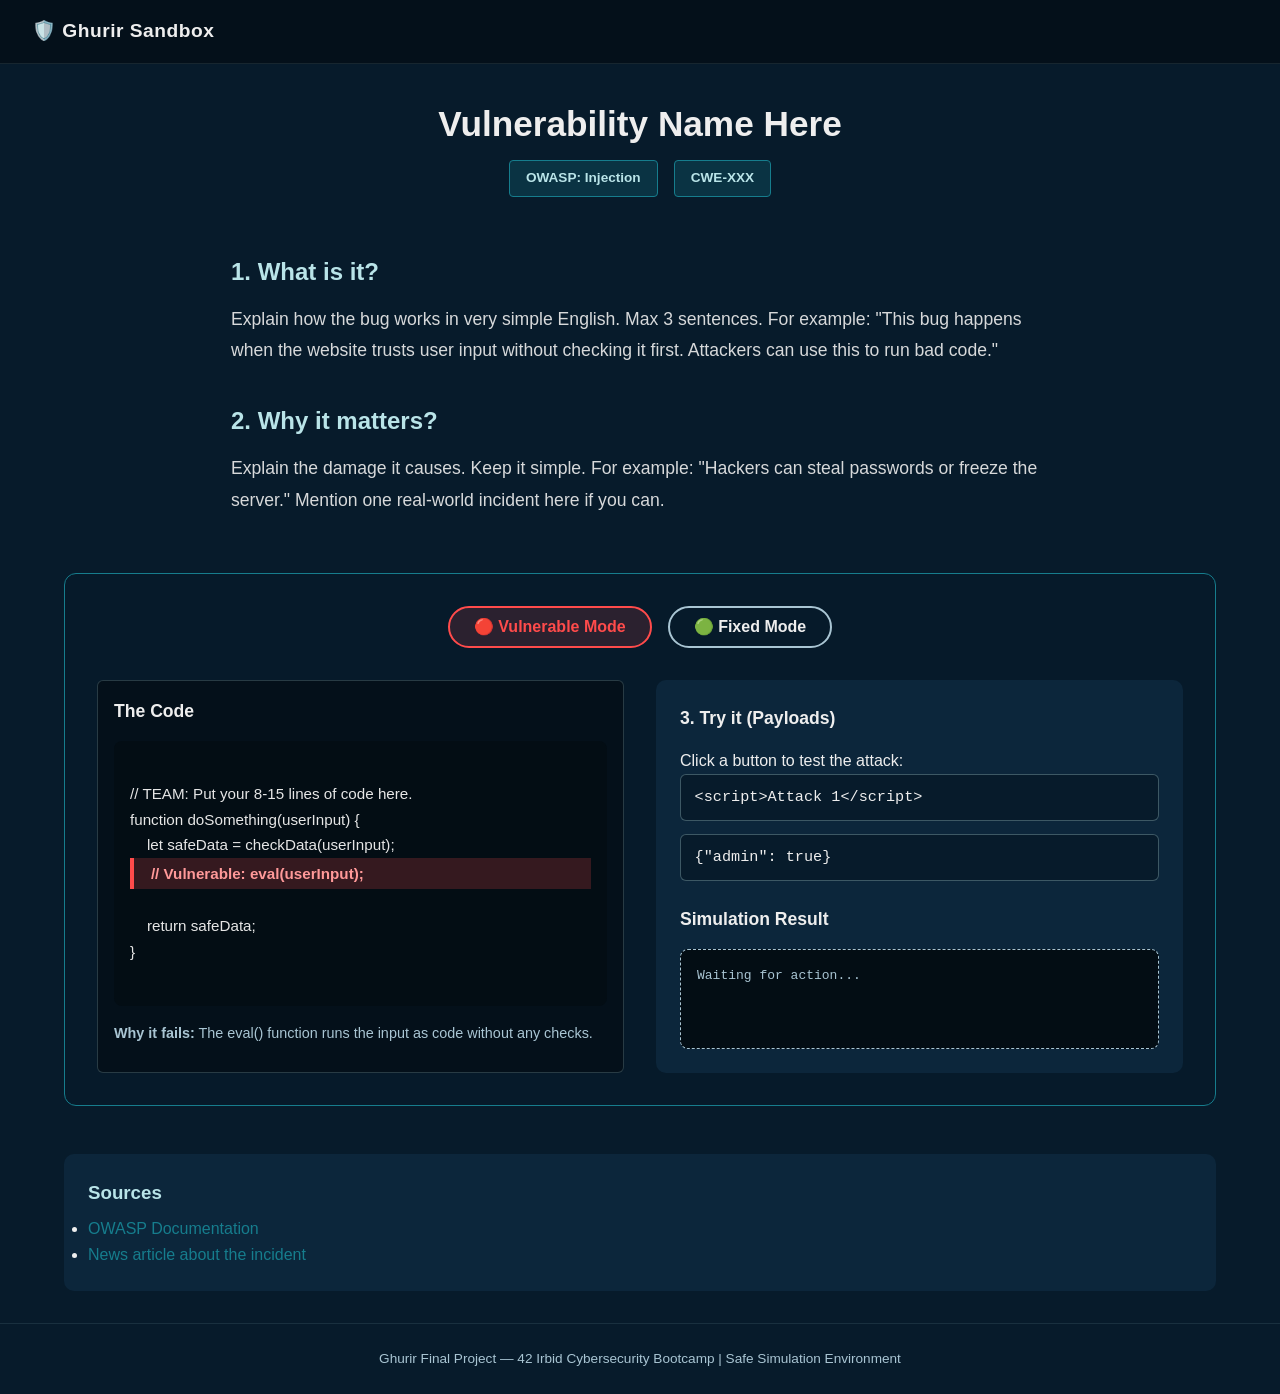
==== lab1.html @ a9a8cd6f "Add all the project files to the repo's root" ====
<!DOCTYPE html>
<html lang="en">
<head>
    <meta charset="UTF-8">
    <meta name="viewport" content="width=device-width, initial-scale=1.0">
    <!-- TEAM: Change the title to your lab's name -->
    <title>Lab X: Vulnerability Name - Ghurir</title>
    <link rel="stylesheet" href="style.css">
</head>
<body>

    <!-- Navbar -->
    <nav class="navbar">
        <a href="index.html" class="logo">🛡️ Ghurir Sandbox</a>
    </nav>

    <main class="lab-container">
        
        <!-- Lab Header -->
        <header class="lab-header">
            <!-- TEAM: Write your vulnerability name -->
            <h1>Vulnerability Name Here</h1>
            <div class="lab-badges">
                <!-- TEAM: Write the OWASP Category and CWE -->
                <span class="badge">OWASP: Injection</span>
                <span class="badge">CWE-XXX</span>
            </div>
        </header>

        <!-- Section 1: Theory (What & Why) -->
        <article class="article-content">
            <section class="article-section">
                <h2>1. What is it?</h2>
                <!-- TEAM: Explain the vulnerability in max 3 simple sentences -->
                <p>Explain how the bug works in very simple English. Max 3 sentences. For example: "This bug happens when the website trusts user input without checking it first. Attackers can use this to run bad code."</p>
            </section>
            
            <section class="article-section">
                <h2>2. Why it matters?</h2>
                <!-- TEAM: Explain the damage and a real incident -->
                <p>Explain the damage it causes. Keep it simple. For example: "Hackers can steal passwords or freeze the server." Mention one real-world incident here if you can.</p>
            </section>
        </article>

        <!-- Section 2: The Interactive Sandbox -->
        <div class="sandbox-area">
            
            <!-- Toggle Switch (Vulnerable / Fixed) -->
            <div class="toggle-container">
                <button id="vuln-btn" class="toggle-btn active-vuln">🔴 Vulnerable Mode</button>
                <button id="fixed-btn" class="toggle-btn">🟢 Fixed Mode</button>
            </div>

            <div class="code-and-action">
                <!-- Code Viewer (8-15 lines) -->
                <div class="code-box">
                    <h2>The Code</h2>
                    <pre><code id="code-display">
// TEAM: Put your 8-15 lines of code here.
function doSomething(userInput) {
    let safeData = checkData(userInput);
<span class="highlight-line vuln-line" id="target-line">    // Vulnerable: eval(userInput);</span>
    return safeData;
}
                    </code></pre>
                    <!-- TEAM: Explain why this specific line is bad (or how the fix works) -->
                    <p class="code-explanation" id="code-explanation">
                        <strong>Why it fails:</strong> The eval() function runs the input as code without any checks.
                    </p>
                </div>

                <!-- Action Area (Payloads & Output) -->
                <div class="action-box">
                    <h2>3. Try it (Payloads)</h2>
                    <p>Click a button to test the attack:</p>
                    <div class="payload-buttons">
                        <!-- TEAM: Put 2-3 payload buttons here -->
                        <button class="payload-btn" onclick="runPayload('Payload 1')">&lt;script&gt;Attack 1&lt;/script&gt;</button>
                        <button class="payload-btn" onclick="runPayload('Payload 2')">{"admin": true}</button>
                    </div>

                    <h2>Simulation Result</h2>
                    <!-- This box shows what happens when the button is clicked -->
                    <div id="simulation-output" class="output-box">
                        Waiting for action...
                    </div>
                </div>
            </div>
        </div>

        <!-- Section 3: Sources -->
        <div class="sources-section">
            <h3>Sources</h3>
            <ul>
                <!-- TEAM: Put your links here -->
                <li><a href="#" target="_blank">OWASP Documentation</a></li>
                <li><a href="#" target="_blank">News article about the incident</a></li>
            </ul>
        </div>

    </main>

    <!-- Footer -->
    <footer class="footer">
        <p>Ghurir Final Project — 42 Irbid Cybersecurity Bootcamp | Safe Simulation Environment</p>
    </footer>

    <!-- TEAM: Make sure to link a separate JS file for each lab to avoid conflicts (e.g., lab1.js, lab2.js) -->
    <script src="lab-script.js"></script>
</body>
</html>
---- style.css ----
:root {
    --bg-dark: #071B2B;
    --card-bg: #0c263b;
    --primary-teal: #167D8D;
    --accent-ice: #B9E4E8;
    --text-light: #EEEEEE;
    --text-muted: #a9c5d3;
    --danger-red: #FF4B4B;
    --safe-green: #00E676;
}

* {
    margin: 0;
    padding: 0;
    box-sizing: border-box;
    font-family: 'Segoe UI', Tahoma, Geneva, Verdana, sans-serif;
}

body {
    background-color: var(--bg-dark);
    color: var(--text-light);
    line-height: 1.6;
    display: flex;
    flex-direction: column;
    min-height: 100vh;
}

/* شريط التنقل */
.navbar {
    display: flex;
    padding: 1.2rem 5%;
    background-color: rgba(7, 27, 43, 0.95);
    border-bottom: 1px solid rgba(185, 228, 232, 0.15);
    position: sticky;
    top: 0;
    z-index: 100;
}

/* الشعار كزر للرئيسية */
.logo {
    font-size: 1.3rem;
    font-weight: 700;
    color: var(--accent-ice);
    letter-spacing: 0.5px;
    text-decoration: none; /* إزالة الخط السفلي للرابط */
    transition: color 0.3s ease;
}

.logo:hover {
    color: var(--text-light); /* إضاءة الشعار عند تمرير الماوس */
}

/* القسم الترحيبي */
.hero {
    text-align: center;
    padding: 4rem 1.5rem 2.5rem;
    max-width: 800px;
    margin: 0 auto;
}

.badge {
    display: inline-block;
    background-color: rgba(22, 125, 141, 0.25);
    color: var(--accent-ice);
    border: 1px solid var(--primary-teal);
    padding: 0.3rem 1rem;
    border-radius: 50px;
    font-size: 0.85rem;
    margin-bottom: 1rem;
}

.hero h1 {
    font-size: 2.6rem;
    margin-bottom: 1rem;
    color: var(--text-light);
}

.hero p {
    color: var(--text-muted);
    font-size: 1.1rem;
}

/* شبكة البطاقات */
.container {
    width: 90%;
    max-width: 1150px;
    margin: 1rem auto 4rem;
    flex: 1;
}

.cards-grid {
    display: grid;
    grid-template-columns: repeat(auto-fit, minmax(300px, 1fr));
    gap: 2rem;
}

/* تصميم البطاقة التفاعلية */
.card {
    background-color: var(--card-bg);
    border: 1px solid rgba(185, 228, 232, 0.2);
    border-radius: 12px;
    padding: 2rem;
    text-decoration: none;
    color: var(--text-light);
    display: flex;
    flex-direction: column;
    justify-content: space-between;
    transition: transform 0.3s ease, border-color 0.3s ease, box-shadow 0.3s ease;
    cursor: pointer;
}

.card:hover {
    transform: translateY(-6px);
    border-color: var(--accent-ice);
    box-shadow: 0 10px 25px rgba(0, 0, 0, 0.4);
}

.card-header {
    display: flex;
    justify-content: space-between;
    align-items: center;
    margin-bottom: 1.2rem;
}

.abbr-badge {
    background-color: var(--primary-teal);
    color: var(--text-light);
    font-weight: 700;
    font-size: 1rem;
    padding: 0.4rem 0.9rem;
    border-radius: 8px;
    letter-spacing: 1px;
}

.difficulty-tag {
    font-size: 0.75rem;
    padding: 0.25rem 0.7rem;
    border-radius: 4px;
    font-weight: 600;
    text-transform: uppercase;
}

.difficulty-tag.medium {
    background-color: rgba(185, 228, 232, 0.15);
    color: var(--accent-ice);
}

.difficulty-tag.hard {
    background-color: rgba(255, 75, 75, 0.15);
    color: var(--danger-red);
    border: 1px solid rgba(255, 75, 75, 0.3);
}

.card h2 {
    font-size: 1.4rem;
    margin-bottom: 0.8rem;
    color: var(--accent-ice);
}

.card p {
    color: var(--text-muted);
    font-size: 0.95rem;
    margin-bottom: 1.8rem;
    flex-grow: 1;
}

.card-footer {
    display: flex;
    justify-content: space-between;
    align-items: center;
    padding-top: 1rem;
    border-top: 1px solid rgba(185, 228, 232, 0.1);
    font-weight: 600;
    color: var(--accent-ice);
    font-size: 0.95rem;
}

.card .arrow {
    transition: transform 0.3s ease;
    font-size: 1.2rem;
}

.card:hover .arrow {
    transform: translateX(6px);
}

/* التذييل */
.footer {
    text-align: center;
    padding: 1.5rem;
    border-top: 1px solid rgba(185, 228, 232, 0.1);
    color: var(--text-muted);
    font-size: 0.85rem;
}

/* التجاوب مع الشاشات الصغيرة */
@media (max-width: 768px) {
    .hero h1 {
        font-size: 2rem;
    }
}


/* --- إعدادات صفحات المختبرات (Lab Pages) --- */

.lab-container {
    width: 90%;
    max-width: 1200px;
    margin: 2rem auto;
    flex: 1;
}

.lab-header {
    text-align: center;
    margin-bottom: 2.5rem;
}

.lab-header h1 {
    color: var(--text-light);
    font-size: 2.2rem;
    margin-bottom: 0.5rem;
}

.lab-badges {
    display: flex;
    justify-content: center;
    gap: 1rem;
}

/* قسم النظرية (Theory) */
.article-content {
    max-width: 850px; /* تحديد عرض النص ليكون مريحاً للعين كالمقالات */
    margin: 0 auto 3.5rem auto; /* توسيط المقال في منتصف الشاشة */
    padding: 0 1rem;
}

.article-section {
    margin-bottom: 2.2rem;
}

.article-section h2 {
    color: var(--accent-ice);
    font-size: 1.5rem;
    margin-bottom: 0.8rem;
    font-weight: 600;
}

.article-section p {
    color: var(--text-light);
    font-size: 1.1rem;
    line-height: 1.8; /* زيادة التباعد بين الأسطر لسهولة القراءة */
    opacity: 0.9;
}

/* قسم التفاعل والصندوق الرملي (Sandbox) */
.sandbox-area {
    background-color: rgba(7, 27, 43, 0.5);
    border: 1px solid var(--primary-teal);
    border-radius: 12px;
    padding: 2rem;
    margin-bottom: 3rem;
}

/* أزرار التبديل (Toggle Switch) */
.toggle-container {
    display: flex;
    justify-content: center;
    gap: 1rem;
    margin-bottom: 2rem;
}

.toggle-btn {
    background-color: transparent;
    border: 2px solid var(--text-muted);
    color: var(--text-light);
    padding: 0.6rem 1.5rem;
    border-radius: 50px;
    font-size: 1rem;
    font-weight: bold;
    cursor: pointer;
    transition: all 0.3s ease;
}

.active-vuln {
    background-color: rgba(255, 75, 75, 0.15);
    border-color: var(--danger-red);
    color: var(--danger-red);
}

.active-fixed {
    background-color: rgba(0, 230, 118, 0.15);
    border-color: var(--safe-green);
    color: var(--safe-green);
}

/* تقسيم الكود والتجربة */
.code-and-action {
    display: grid;
    grid-template-columns: 1fr 1fr;
    gap: 2rem;
}

.code-box, .action-box {
    background-color: var(--card-bg);
    padding: 1.5rem;
    border-radius: 10px;
}

.code-box h2, .action-box h2 {
    color: var(--text-light);
    font-size: 1.1rem;
    margin-bottom: 1rem;
}

/* تصميم الكود */
pre {
    background-color: #030d14;
    padding: 1rem;
    border-radius: 8px;
    overflow-x: auto;
    font-family: 'Courier New', Courier, monospace;
    font-size: 0.95rem;
    color: #e6e6e6;
    margin-bottom: 1rem;
}

/* تظليل الأسطر */
.highlight-line {
    display: block;
    padding: 0.2rem 0;
    font-weight: bold;
}

.vuln-line {
    background-color: rgba(255, 75, 75, 0.2);
    border-left: 4px solid var(--danger-red);
    color: #ff9999;
}

.fixed-line {
    background-color: rgba(0, 230, 118, 0.2);
    border-left: 4px solid var(--safe-green);
    color: #99ff99;
}

.code-explanation {
    font-size: 0.9rem;
    color: var(--text-muted);
}

/* أزرار الحمولات (Payloads) */
.payload-buttons {
    display: flex;
    flex-direction: column;
    gap: 0.8rem;
    margin-bottom: 1.5rem;
}

.payload-btn {
    background-color: var(--primary-teal);
    color: var(--text-light);
    border: none;
    padding: 0.8rem;
    border-radius: 6px;
    cursor: pointer;
    font-family: monospace;
    font-size: 0.95rem;
    transition: background-color 0.2s;
}

.payload-btn:hover {
    background-color: #1a96a8;
}

/* مربع النتيجة (Output) */
.output-box {
    background-color: #030d14;
    border: 1px dashed var(--text-muted);
    padding: 1rem;
    border-radius: 8px;
    min-height: 100px;
    font-family: monospace;
    color: var(--text-muted);
}

.attack-success { color: var(--danger-red); }
.attack-blocked { color: var(--safe-green); }

/* قسم المصادر */
.sources-section {
    background-color: var(--card-bg);
    padding: 1.5rem;
    border-radius: 10px;
}

.sources-section h3 {
    color: var(--accent-ice);
    margin-bottom: 0.5rem;
}

.sources-section a {
    color: var(--primary-teal);
    text-decoration: none;
}

.sources-section a:hover {
    text-decoration: underline;
}

@media (max-width: 900px) {
    .theory-grid, .code-and-action {
        grid-template-columns: 1fr;
    }
}

/* ================= Lab 3 & General Custom Layout ================= */
/* الناف بار والشعار */
.navbar {
    display: flex; align-items: center; padding: 1rem 2rem;
    background-color: #04101a; border-bottom: 1px solid rgba(185, 228, 232, 0.1);
}
.logo {
    display: flex; align-items: center; gap: 0.5rem;
    color: #EEEEEE; text-decoration: none; font-size: 1.2rem; font-weight: bold;
}
.shield-icon { font-size: 1.4rem; }

/* الهيدر والبادجات */
.header-content { text-align: center; margin: 2rem 0; }
.header-content h1 { color: #EEEEEE; margin-bottom: 1rem; }
.badges { display: flex; justify-content: center; gap: 1rem; }
.badge { padding: 0.4rem 1rem; border-radius: 4px; font-size: 0.85rem; font-weight: bold; }
.badge-primary { background-color: #167D8D; color: #EEEEEE; }
.badge-secondary { background-color: #071B2B; color: #B9E4E8; border: 1px solid #167D8D; }

/* قسم الشرح النظري (What is it) */
.info-section { max-width: 800px; margin: 0 auto 3rem auto; }
.info-block { margin-bottom: 2rem; }
.info-block h2 { color: #EEEEEE; font-size: 1.2rem; margin-bottom: 0.5rem; }
.info-block p { color: #B9E4E8; line-height: 1.6; }

/* أزرار الفيكس (Vulnerable / Fixed Mode) */
.mode-toggle-container {
    display: flex; justify-content: center; gap: 1rem; margin-bottom: 2rem;
}
.mode-btn {
    display: flex; align-items: center; gap: 0.5rem;
    background-color: transparent; border: 1px solid rgba(185, 228, 232, 0.3);
    color: #EEEEEE; padding: 0.5rem 1.5rem; border-radius: 20px; cursor: pointer;
    transition: all 0.2s;
}
.mode-btn.active { border-color: #167D8D; background-color: rgba(22, 125, 141, 0.1); }
.dot { width: 10px; height: 10px; border-radius: 50%; }
.red-dot { background-color: #ff4d4d; }
.green-dot { background-color: #2e8b57; }

/* التخطيط والعمودين */
.lab-grid { display: grid; grid-template-columns: 1fr 1fr; gap: 2rem; align-items: start; }
.panel {
    background-color: rgba(7, 27, 43, 0.6); border: 1px solid rgba(185, 228, 232, 0.2);
    border-radius: 10px; padding: 1.5rem;
}
.panel h3 { color: #EEEEEE; margin-top: 0; margin-bottom: 1rem;}

/* أزرار البايلود */
.payload-buttons { display: flex; flex-direction: column; gap: 0.8rem; margin-bottom: 1.5rem; }
.payload-btn {
    background-color: #071B2B; color: #EEEEEE; border: 1px solid rgba(185, 228, 232, 0.3);
    padding: 0.85rem; border-radius: 6px; text-align: left; cursor: pointer; transition: 0.2s;
}
.payload-btn:hover { border-color: #167D8D; }

/* صندوق النتيجة والكود */
.result-box, .code-box {
    background-color: #04101a; border: 1px solid rgba(185, 228, 232, 0.2);
    border-radius: 6px; padding: 1rem; color: #B9E4E8; font-family: monospace;
}
.result-box { min-height: 100px; }
.code-box { overflow-x: auto; font-size: 0.9rem; }

/* بوكس Test Page */
.inner-test-page {
    background-color: transparent; border: 1px solid rgba(185, 228, 232, 0.2);
    border-radius: 8px; padding: 1.2rem; margin-bottom: 1.5rem;
}
.test-page-title, .why-fails-title { color: #d4a373 !important; }
.test-form label { display: block; color: #EEEEEE; margin-bottom: 0.5rem; }
.input-group { display: flex; gap: 0.5rem; }
.input-group input {
    flex: 1; padding: 0.6rem; border-radius: 4px; border: 1px solid rgba(185, 228, 232, 0.3);
    background-color: #EEEEEE; color: #071B2B;
}
.submit-btn {
    background-color: #167D8D; color: #EEEEEE; border: none; padding: 0 1.2rem;
    border-radius: 4px; cursor: pointer; font-weight: bold;
}
.divider { border: 0; height: 1px; background: rgba(185, 228, 232, 0.1); margin: 1.5rem 0; }
.explanation-text { color: #EEEEEE; font-size: 0.95rem; line-height: 1.6; }
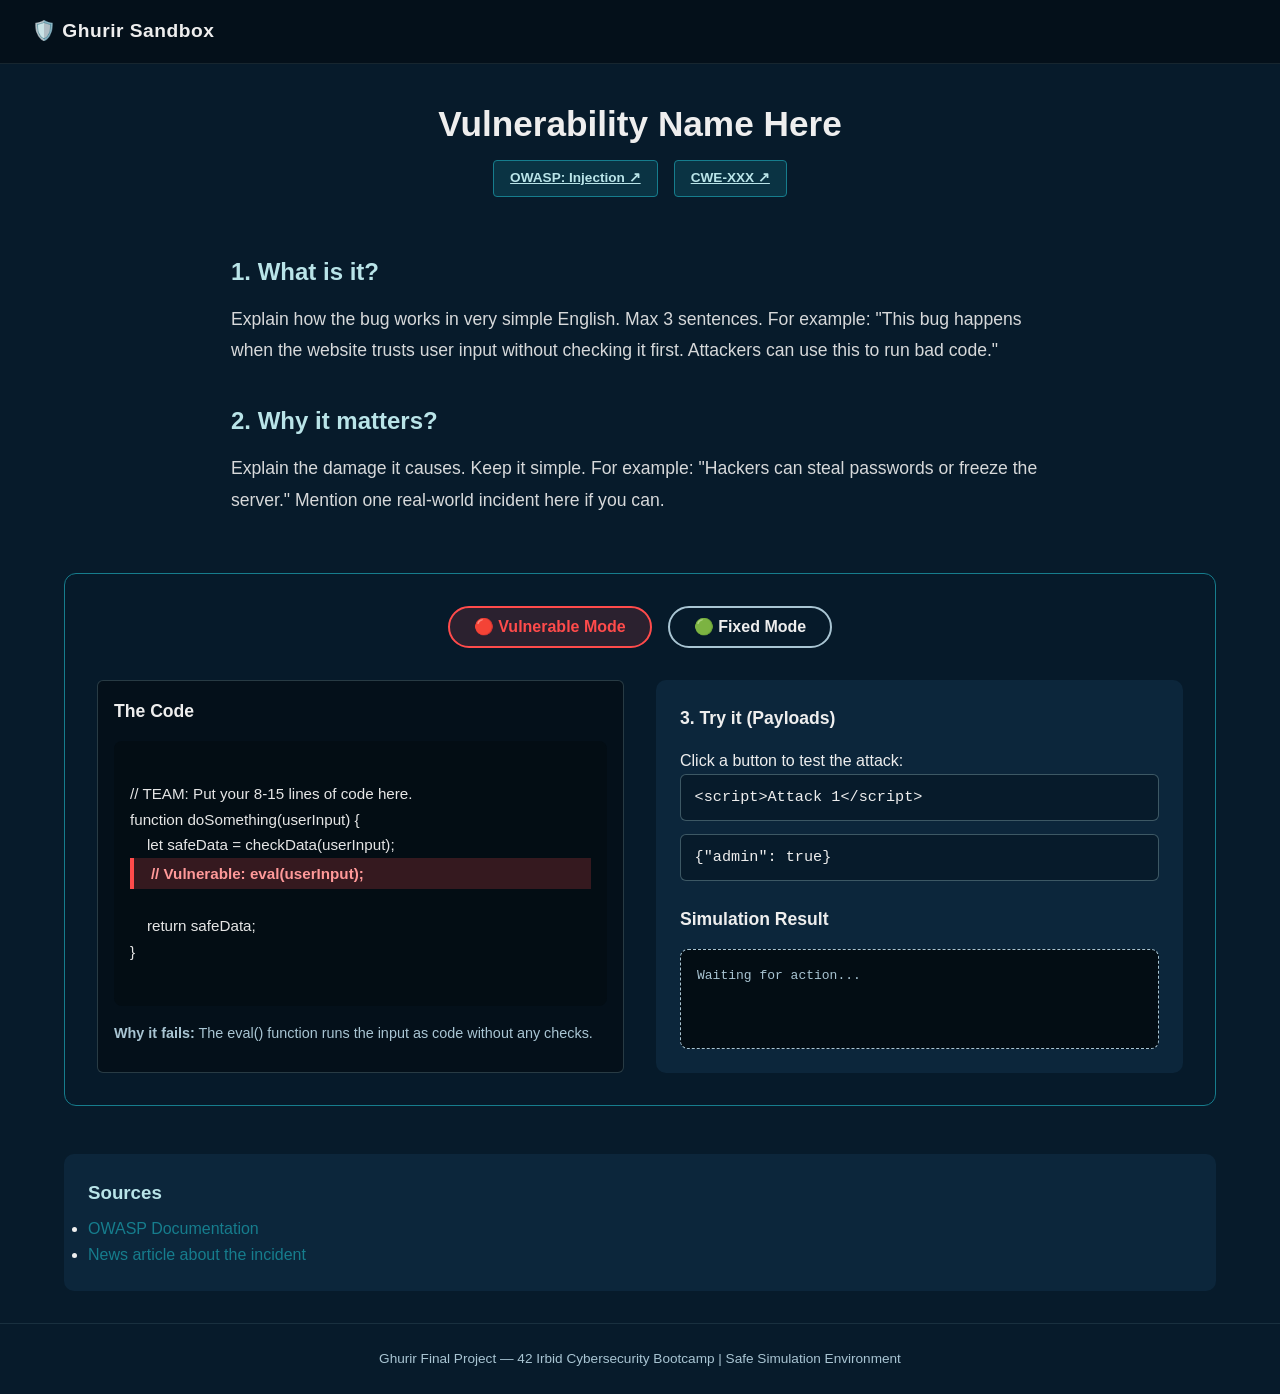
==== commit 3041d07a: "convert lab badges to clickable links Change lab badges (OWASP & CWE) from static spans to clickable" ====
--- a/lab1.html
+++ b/lab1.html
@@ -21,9 +21,9 @@
             <!-- TEAM: Write your vulnerability name -->
             <h1>Vulnerability Name Here</h1>
             <div class="lab-badges">
-                <!-- TEAM: Write the OWASP Category and CWE -->
-                <span class="badge">OWASP: Injection</span>
-                <span class="badge">CWE-XXX</span>
+                <!-- TEAM: Replace '#' with the actual article/documentation links -->
+                <a href="#" target="_blank" rel="noopener noreferrer" class="badge lab-badge-link">OWASP: Injection ↗</a>
+                <a href="#" target="_blank" rel="noopener noreferrer" class="badge lab-badge-link">CWE-XXX ↗</a>
             </div>
         </header>
 
@@ -108,4 +108,4 @@
     <!-- TEAM: Make sure to link a separate JS file for each lab to avoid conflicts (e.g., lab1.js, lab2.js) -->
     <script src="lab-script.js"></script>
 </body>
-</html>+</html>
--- a/style.css
+++ b/style.css
@@ -25,7 +25,7 @@
     min-height: 100vh;
 }
 
-/* شريط التنقل */
+/* Top Navigation Bar */
 .navbar {
     display: flex;
     padding: 1.2rem 5%;
@@ -36,21 +36,21 @@
     z-index: 100;
 }
 
-/* الشعار كزر للرئيسية */
+/* Logo acting as Home button */
 .logo {
     font-size: 1.3rem;
     font-weight: 700;
     color: var(--accent-ice);
     letter-spacing: 0.5px;
-    text-decoration: none; /* إزالة الخط السفلي للرابط */
+    text-decoration: none; 
     transition: color 0.3s ease;
 }
 
 .logo:hover {
-    color: var(--text-light); /* إضاءة الشعار عند تمرير الماوس */
-}
-
-/* القسم الترحيبي */
+    color: var(--text-light); 
+}
+
+/* Hero Section */
 .hero {
     text-align: center;
     padding: 4rem 1.5rem 2.5rem;
@@ -80,7 +80,7 @@
     font-size: 1.1rem;
 }
 
-/* شبكة البطاقات */
+/* Cards Grid */
 .container {
     width: 90%;
     max-width: 1150px;
@@ -94,7 +94,7 @@
     gap: 2rem;
 }
 
-/* تصميم البطاقة التفاعلية */
+/* Interactive Card Design */
 .card {
     background-color: var(--card-bg);
     border: 1px solid rgba(185, 228, 232, 0.2);
@@ -184,7 +184,7 @@
     transform: translateX(6px);
 }
 
-/* التذييل */
+/* Footer */
 .footer {
     text-align: center;
     padding: 1.5rem;
@@ -193,15 +193,14 @@
     font-size: 0.85rem;
 }
 
-/* التجاوب مع الشاشات الصغيرة */
+/* Mobile Responsiveness */
 @media (max-width: 768px) {
     .hero h1 {
         font-size: 2rem;
     }
 }
 
-
-/* --- إعدادات صفحات المختبرات (Lab Pages) --- */
+/* ================= Lab Pages Styles ================= */
 
 .lab-container {
     width: 90%;
@@ -227,10 +226,10 @@
     gap: 1rem;
 }
 
-/* قسم النظرية (Theory) */
+/* Theory Section */
 .article-content {
-    max-width: 850px; /* تحديد عرض النص ليكون مريحاً للعين كالمقالات */
-    margin: 0 auto 3.5rem auto; /* توسيط المقال في منتصف الشاشة */
+    max-width: 850px; 
+    margin: 0 auto 3.5rem auto; 
     padding: 0 1rem;
 }
 
@@ -248,11 +247,11 @@
 .article-section p {
     color: var(--text-light);
     font-size: 1.1rem;
-    line-height: 1.8; /* زيادة التباعد بين الأسطر لسهولة القراءة */
+    line-height: 1.8; 
     opacity: 0.9;
 }
 
-/* قسم التفاعل والصندوق الرملي (Sandbox) */
+/* Interactive Sandbox Area */
 .sandbox-area {
     background-color: rgba(7, 27, 43, 0.5);
     border: 1px solid var(--primary-teal);
@@ -261,7 +260,7 @@
     margin-bottom: 3rem;
 }
 
-/* أزرار التبديل (Toggle Switch) */
+/* Mode Toggle Switch */
 .toggle-container {
     display: flex;
     justify-content: center;
@@ -293,7 +292,7 @@
     color: var(--safe-green);
 }
 
-/* تقسيم الكود والتجربة */
+/* Code & Action Split Layout */
 .code-and-action {
     display: grid;
     grid-template-columns: 1fr 1fr;
@@ -312,7 +311,7 @@
     margin-bottom: 1rem;
 }
 
-/* تصميم الكود */
+/* Code Block Styling */
 pre {
     background-color: #030d14;
     padding: 1rem;
@@ -324,7 +323,7 @@
     margin-bottom: 1rem;
 }
 
-/* تظليل الأسطر */
+/* Line Highlighting */
 .highlight-line {
     display: block;
     padding: 0.2rem 0;
@@ -348,7 +347,7 @@
     color: var(--text-muted);
 }
 
-/* أزرار الحمولات (Payloads) */
+/* Payload Buttons */
 .payload-buttons {
     display: flex;
     flex-direction: column;
@@ -372,7 +371,7 @@
     background-color: #1a96a8;
 }
 
-/* مربع النتيجة (Output) */
+/* Output Box */
 .output-box {
     background-color: #030d14;
     border: 1px dashed var(--text-muted);
@@ -386,7 +385,7 @@
 .attack-success { color: var(--danger-red); }
 .attack-blocked { color: var(--safe-green); }
 
-/* قسم المصادر */
+/* Sources Section */
 .sources-section {
     background-color: var(--card-bg);
     padding: 1.5rem;
@@ -414,7 +413,8 @@
 }
 
 /* ================= Lab 3 & General Custom Layout ================= */
-/* الناف بار والشعار */
+
+/* Navbar & Logo */
 .navbar {
     display: flex; align-items: center; padding: 1rem 2rem;
     background-color: #04101a; border-bottom: 1px solid rgba(185, 228, 232, 0.1);
@@ -425,7 +425,7 @@
 }
 .shield-icon { font-size: 1.4rem; }
 
-/* الهيدر والبادجات */
+/* Header & Badges */
 .header-content { text-align: center; margin: 2rem 0; }
 .header-content h1 { color: #EEEEEE; margin-bottom: 1rem; }
 .badges { display: flex; justify-content: center; gap: 1rem; }
@@ -433,13 +433,13 @@
 .badge-primary { background-color: #167D8D; color: #EEEEEE; }
 .badge-secondary { background-color: #071B2B; color: #B9E4E8; border: 1px solid #167D8D; }
 
-/* قسم الشرح النظري (What is it) */
+/* Theory Info Section */
 .info-section { max-width: 800px; margin: 0 auto 3rem auto; }
 .info-block { margin-bottom: 2rem; }
 .info-block h2 { color: #EEEEEE; font-size: 1.2rem; margin-bottom: 0.5rem; }
 .info-block p { color: #B9E4E8; line-height: 1.6; }
 
-/* أزرار الفيكس (Vulnerable / Fixed Mode) */
+/* Mode Toggle Buttons (Vulnerable / Fixed Mode) */
 .mode-toggle-container {
     display: flex; justify-content: center; gap: 1rem; margin-bottom: 2rem;
 }
@@ -454,7 +454,7 @@
 .red-dot { background-color: #ff4d4d; }
 .green-dot { background-color: #2e8b57; }
 
-/* التخطيط والعمودين */
+/* Two-Column Lab Grid */
 .lab-grid { display: grid; grid-template-columns: 1fr 1fr; gap: 2rem; align-items: start; }
 .panel {
     background-color: rgba(7, 27, 43, 0.6); border: 1px solid rgba(185, 228, 232, 0.2);
@@ -462,7 +462,7 @@
 }
 .panel h3 { color: #EEEEEE; margin-top: 0; margin-bottom: 1rem;}
 
-/* أزرار البايلود */
+/* Payload Buttons */
 .payload-buttons { display: flex; flex-direction: column; gap: 0.8rem; margin-bottom: 1.5rem; }
 .payload-btn {
     background-color: #071B2B; color: #EEEEEE; border: 1px solid rgba(185, 228, 232, 0.3);
@@ -470,7 +470,7 @@
 }
 .payload-btn:hover { border-color: #167D8D; }
 
-/* صندوق النتيجة والكود */
+/* Simulation Result & Code Display */
 .result-box, .code-box {
     background-color: #04101a; border: 1px solid rgba(185, 228, 232, 0.2);
     border-radius: 6px; padding: 1rem; color: #B9E4E8; font-family: monospace;
@@ -478,7 +478,7 @@
 .result-box { min-height: 100px; }
 .code-box { overflow-x: auto; font-size: 0.9rem; }
 
-/* بوكس Test Page */
+/* Embedded Test Page Box */
 .inner-test-page {
     background-color: transparent; border: 1px solid rgba(185, 228, 232, 0.2);
     border-radius: 8px; padding: 1.2rem; margin-bottom: 1.5rem;
@@ -495,4 +495,4 @@
     border-radius: 4px; cursor: pointer; font-weight: bold;
 }
 .divider { border: 0; height: 1px; background: rgba(185, 228, 232, 0.1); margin: 1.5rem 0; }
-.explanation-text { color: #EEEEEE; font-size: 0.95rem; line-height: 1.6; }+.explanation-text { color: #EEEEEE; font-size: 0.95rem; line-height: 1.6; }
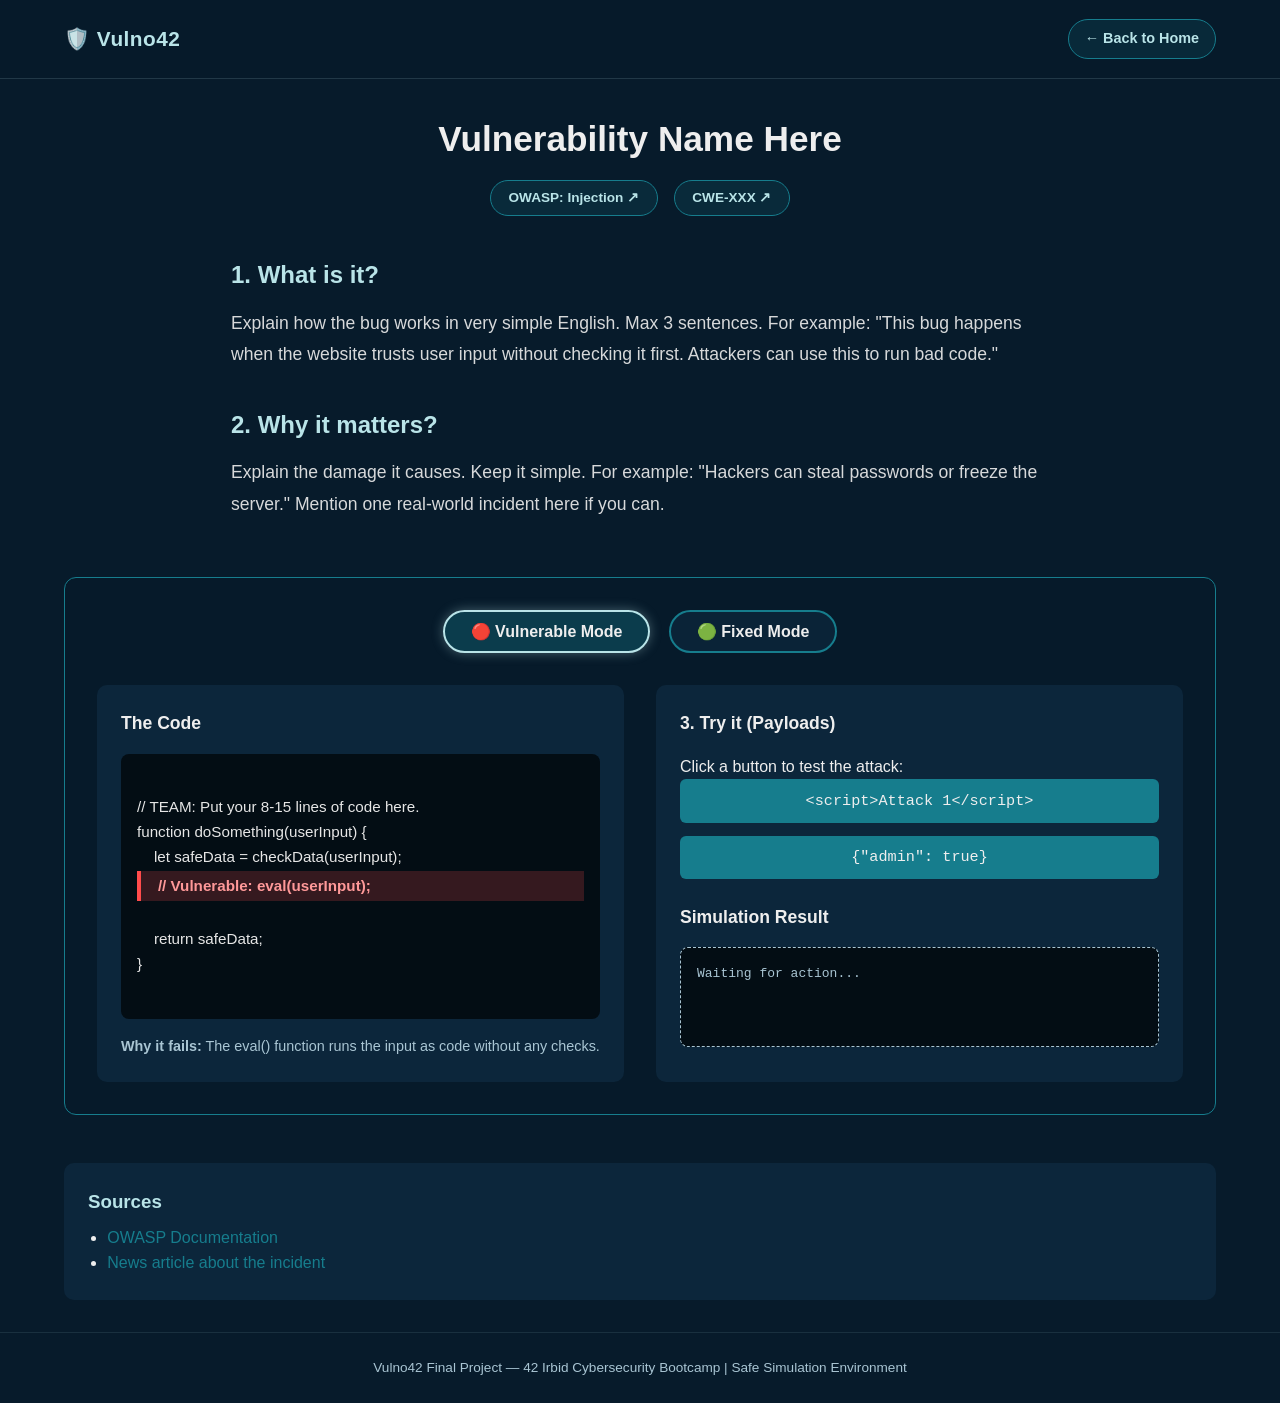
==== commit 24442cd6: "resolve QA issues HP-25, HP-26, HP-27, and lab2-32 - HP-25: Reorder homepage lab cards from Easy to " ====
--- a/lab1.html
+++ b/lab1.html
@@ -4,14 +4,15 @@
     <meta charset="UTF-8">
     <meta name="viewport" content="width=device-width, initial-scale=1.0">
     <!-- TEAM: Change the title to your lab's name -->
-    <title>Lab X: Vulnerability Name - Ghurir</title>
+    <title>Lab X: Vulnerability Name - Vulno42</title>
     <link rel="stylesheet" href="style.css">
 </head>
 <body>
 
     <!-- Navbar -->
     <nav class="navbar">
-        <a href="index.html" class="logo">🛡️ Ghurir Sandbox</a>
+        <a href="index.html" class="logo">🛡️ Vulno42</a>
+        <a href="index.html" class="back-home-btn">← Back to Home</a>
     </nav>
 
     <main class="lab-container">
@@ -102,10 +103,10 @@
 
     <!-- Footer -->
     <footer class="footer">
-        <p>Ghurir Final Project — 42 Irbid Cybersecurity Bootcamp | Safe Simulation Environment</p>
+        <p>Vulno42 Final Project — 42 Irbid Cybersecurity Bootcamp | Safe Simulation Environment</p>
     </footer>
 
     <!-- TEAM: Make sure to link a separate JS file for each lab to avoid conflicts (e.g., lab1.js, lab2.js) -->
     <script src="lab-script.js"></script>
 </body>
-</html>
+</html>
--- a/style.css
+++ b/style.css
@@ -28,6 +28,9 @@
 /* Top Navigation Bar */
 .navbar {
     display: flex;
+    align-items: center;
+    justify-content: space-between;
+    gap: 1rem;
     padding: 1.2rem 5%;
     background-color: rgba(7, 27, 43, 0.95);
     border-bottom: 1px solid rgba(185, 228, 232, 0.15);
@@ -38,16 +41,48 @@
 
 /* Logo acting as Home button */
 .logo {
+    display: flex;
+    align-items: center;
+    gap: 0.5rem;
     font-size: 1.3rem;
     font-weight: 700;
     color: var(--accent-ice);
     letter-spacing: 0.5px;
-    text-decoration: none; 
+    text-decoration: none;
     transition: color 0.3s ease;
 }
 
 .logo:hover {
-    color: var(--text-light); 
+    color: var(--text-light);
+}
+
+/* Visible Back to Home Button on Lab Pages */
+.back-home-btn {
+    display: inline-flex;
+    align-items: center;
+    gap: 0.4rem;
+    padding: 0.45rem 1rem;
+    border-radius: 50px;
+    border: 1px solid var(--primary-teal);
+    background-color: rgba(22, 125, 141, 0.15);
+    color: var(--accent-ice);
+    text-decoration: none;
+    font-size: 0.9rem;
+    font-weight: 600;
+    white-space: nowrap;
+    transition: all 0.25s ease;
+}
+
+.back-home-btn:hover {
+    border-color: var(--accent-ice);
+    color: var(--text-light);
+    background-color: rgba(22, 125, 141, 0.35);
+    box-shadow: 0 0 12px rgba(185, 228, 232, 0.45);
+    transform: translateX(-2px);
+}
+
+.shield-icon {
+    font-size: 1.4rem;
 }
 
 /* Hero Section */
@@ -58,15 +93,19 @@
     margin: 0 auto;
 }
 
-.badge {
+/* Clean eyebrow heading for homepage (no button appearance) */
+.hero .badge {
     display: inline-block;
-    background-color: rgba(22, 125, 141, 0.25);
-    color: var(--accent-ice);
-    border: 1px solid var(--primary-teal);
-    padding: 0.3rem 1rem;
-    border-radius: 50px;
-    font-size: 0.85rem;
-    margin-bottom: 1rem;
+    background-color: transparent;
+    border: none;
+    padding: 0;
+    border-radius: 0;
+    color: var(--primary-teal);
+    font-size: 0.9rem;
+    font-weight: 700;
+    text-transform: uppercase;
+    letter-spacing: 2px;
+    margin-bottom: 0.8rem;
 }
 
 .hero h1 {
@@ -90,7 +129,7 @@
 
 .cards-grid {
     display: grid;
-    grid-template-columns: repeat(auto-fit, minmax(300px, 1fr));
+    grid-template-columns: repeat(auto-fit, minmax(min(100%, 280px), 1fr));
     gap: 2rem;
 }
 
@@ -140,6 +179,12 @@
     text-transform: uppercase;
 }
 
+.difficulty-tag.easy {
+    background-color: rgba(0, 230, 118, 0.15);
+    color: var(--safe-green);
+    border: 1px solid rgba(0, 230, 118, 0.3);
+}
+
 .difficulty-tag.medium {
     background-color: rgba(185, 228, 232, 0.15);
     color: var(--accent-ice);
@@ -193,13 +238,6 @@
     font-size: 0.85rem;
 }
 
-/* Mobile Responsiveness */
-@media (max-width: 768px) {
-    .hero h1 {
-        font-size: 2rem;
-    }
-}
-
 /* ================= Lab Pages Styles ================= */
 
 .lab-container {
@@ -217,19 +255,50 @@
 .lab-header h1 {
     color: var(--text-light);
     font-size: 2.2rem;
-    margin-bottom: 0.5rem;
+    margin-bottom: 0.8rem;
 }
 
 .lab-badges {
     display: flex;
     justify-content: center;
     gap: 1rem;
+    flex-wrap: wrap;
+}
+
+/* Clickable Lab Badges with Hover Border Glow */
+.lab-badge-link,
+.lab-badges .badge,
+.badges .badge {
+    display: inline-block;
+    max-width: 100%;
+    background-color: rgba(22, 125, 141, 0.15);
+    color: var(--accent-ice);
+    border: 1px solid var(--primary-teal);
+    padding: 0.4rem 1.1rem;
+    border-radius: 50px;
+    font-size: 0.85rem;
+    font-weight: 600;
+    text-decoration: none;
+    text-align: center;
+    overflow-wrap: break-word;
+    cursor: pointer;
+    transition: all 0.3s ease;
+}
+
+.lab-badge-link:hover,
+.lab-badges .badge:hover,
+.badges .badge:hover {
+    border-color: var(--accent-ice);
+    color: var(--text-light);
+    background-color: rgba(22, 125, 141, 0.3);
+    box-shadow: 0 0 14px rgba(185, 228, 232, 0.55);
+    transform: translateY(-2px);
 }
 
 /* Theory Section */
 .article-content {
-    max-width: 850px; 
-    margin: 0 auto 3.5rem auto; 
+    max-width: 850px;
+    margin: 0 auto 3.5rem auto;
     padding: 0 1rem;
 }
 
@@ -247,7 +316,7 @@
 .article-section p {
     color: var(--text-light);
     font-size: 1.1rem;
-    line-height: 1.8; 
+    line-height: 1.8;
     opacity: 0.9;
 }
 
@@ -260,37 +329,58 @@
     margin-bottom: 3rem;
 }
 
-/* Mode Toggle Switch */
-.toggle-container {
+/* Unified Mode Toggle Buttons (Vulnerable & Fixed) */
+.toggle-container,
+.mode-toggle-container {
     display: flex;
     justify-content: center;
-    gap: 1rem;
+    flex-wrap: wrap;
+    gap: 1.2rem;
     margin-bottom: 2rem;
 }
 
-.toggle-btn {
-    background-color: transparent;
-    border: 2px solid var(--text-muted);
-    color: var(--text-light);
-    padding: 0.6rem 1.5rem;
+.toggle-btn,
+.mode-btn {
+    display: inline-flex;
+    align-items: center;
+    justify-content: center;
+    gap: 0.5rem;
+    background-color: rgba(12, 38, 59, 0.8);
+    border: 2px solid var(--primary-teal);
+    color: var(--text-light);
+    padding: 0.65rem 1.6rem;
     border-radius: 50px;
     font-size: 1rem;
-    font-weight: bold;
+    font-weight: 600;
     cursor: pointer;
-    transition: all 0.3s ease;
-}
-
-.active-vuln {
-    background-color: rgba(255, 75, 75, 0.15);
-    border-color: var(--danger-red);
-    color: var(--danger-red);
-}
-
-.active-fixed {
-    background-color: rgba(0, 230, 118, 0.15);
-    border-color: var(--safe-green);
-    color: var(--safe-green);
-}
+    transition: all 0.25s ease;
+}
+
+/* Hover effect: glowing border + slight pop-out */
+.toggle-btn:hover,
+.mode-btn:hover {
+    border-color: var(--accent-ice);
+    box-shadow: 0 0 15px rgba(185, 228, 232, 0.55);
+    transform: scale(1.05);
+}
+
+/* Unified Active State (same colors for both modes) */
+.active-vuln,
+.active-fixed,
+.mode-btn.active {
+    background-color: rgba(22, 125, 141, 0.35);
+    border-color: var(--accent-ice);
+    color: var(--text-light);
+    box-shadow: 0 0 12px rgba(185, 228, 232, 0.35);
+}
+
+.dot {
+    width: 10px;
+    height: 10px;
+    border-radius: 50%;
+}
+.red-dot { background-color: var(--danger-red); }
+.green-dot { background-color: var(--safe-green); }
 
 /* Code & Action Split Layout */
 .code-and-action {
@@ -303,6 +393,8 @@
     background-color: var(--card-bg);
     padding: 1.5rem;
     border-radius: 10px;
+    min-width: 0;
+    max-width: 100%;
 }
 
 .code-box h2, .action-box h2 {
@@ -316,6 +408,7 @@
     background-color: #030d14;
     padding: 1rem;
     border-radius: 8px;
+    max-width: 100%;
     overflow-x: auto;
     font-family: 'Courier New', Courier, monospace;
     font-size: 0.95rem;
@@ -345,6 +438,7 @@
 .code-explanation {
     font-size: 0.9rem;
     color: var(--text-muted);
+    overflow-wrap: break-word;
 }
 
 /* Payload Buttons */
@@ -364,7 +458,8 @@
     cursor: pointer;
     font-family: monospace;
     font-size: 0.95rem;
-    transition: background-color 0.2s;
+    overflow-wrap: break-word;
+    transition: background-color 0.2s ease;
 }
 
 .payload-btn:hover {
@@ -380,6 +475,7 @@
     min-height: 100px;
     font-family: monospace;
     color: var(--text-muted);
+    overflow-wrap: break-word;
 }
 
 .attack-success { color: var(--danger-red); }
@@ -390,6 +486,11 @@
     background-color: var(--card-bg);
     padding: 1.5rem;
     border-radius: 10px;
+    overflow-wrap: break-word;
+}
+
+.sources-section ul {
+    padding-left: 1.2rem;
 }
 
 .sources-section h3 {
@@ -400,99 +501,152 @@
 .sources-section a {
     color: var(--primary-teal);
     text-decoration: none;
+    overflow-wrap: break-word;
 }
 
 .sources-section a:hover {
     text-decoration: underline;
 }
 
-@media (max-width: 900px) {
-    .theory-grid, .code-and-action {
-        grid-template-columns: 1fr;
-    }
-}
-
-/* ================= Lab 3 & General Custom Layout ================= */
-
-/* Navbar & Logo */
-.navbar {
-    display: flex; align-items: center; padding: 1rem 2rem;
-    background-color: #04101a; border-bottom: 1px solid rgba(185, 228, 232, 0.1);
-}
-.logo {
-    display: flex; align-items: center; gap: 0.5rem;
-    color: #EEEEEE; text-decoration: none; font-size: 1.2rem; font-weight: bold;
-}
-.shield-icon { font-size: 1.4rem; }
-
-/* Header & Badges */
+/* ================= Lab 3 Custom Layout ================= */
+
 .header-content { text-align: center; margin: 2rem 0; }
-.header-content h1 { color: #EEEEEE; margin-bottom: 1rem; }
-.badges { display: flex; justify-content: center; gap: 1rem; }
-.badge { padding: 0.4rem 1rem; border-radius: 4px; font-size: 0.85rem; font-weight: bold; }
-.badge-primary { background-color: #167D8D; color: #EEEEEE; }
-.badge-secondary { background-color: #071B2B; color: #B9E4E8; border: 1px solid #167D8D; }
+.header-content h1 { color: var(--text-light); margin-bottom: 1rem; }
+.badges { display: flex; justify-content: center; flex-wrap: wrap; gap: 1rem; }
 
 /* Theory Info Section */
 .info-section { max-width: 800px; margin: 0 auto 3rem auto; }
 .info-block { margin-bottom: 2rem; }
-.info-block h2 { color: #EEEEEE; font-size: 1.2rem; margin-bottom: 0.5rem; }
-.info-block p { color: #B9E4E8; line-height: 1.6; }
-
-/* Mode Toggle Buttons (Vulnerable / Fixed Mode) */
-.mode-toggle-container {
-    display: flex; justify-content: center; gap: 1rem; margin-bottom: 2rem;
-}
-.mode-btn {
-    display: flex; align-items: center; gap: 0.5rem;
-    background-color: transparent; border: 1px solid rgba(185, 228, 232, 0.3);
-    color: #EEEEEE; padding: 0.5rem 1.5rem; border-radius: 20px; cursor: pointer;
-    transition: all 0.2s;
-}
-.mode-btn.active { border-color: #167D8D; background-color: rgba(22, 125, 141, 0.1); }
-.dot { width: 10px; height: 10px; border-radius: 50%; }
-.red-dot { background-color: #ff4d4d; }
-.green-dot { background-color: #2e8b57; }
+.info-block h2 { color: var(--text-light); font-size: 1.2rem; margin-bottom: 0.5rem; }
+.info-block p { color: var(--accent-ice); line-height: 1.6; }
 
 /* Two-Column Lab Grid */
 .lab-grid { display: grid; grid-template-columns: 1fr 1fr; gap: 2rem; align-items: start; }
 .panel {
-    background-color: rgba(7, 27, 43, 0.6); border: 1px solid rgba(185, 228, 232, 0.2);
-    border-radius: 10px; padding: 1.5rem;
-}
-.panel h3 { color: #EEEEEE; margin-top: 0; margin-bottom: 1rem;}
-
-/* Payload Buttons */
-.payload-buttons { display: flex; flex-direction: column; gap: 0.8rem; margin-bottom: 1.5rem; }
-.payload-btn {
-    background-color: #071B2B; color: #EEEEEE; border: 1px solid rgba(185, 228, 232, 0.3);
-    padding: 0.85rem; border-radius: 6px; text-align: left; cursor: pointer; transition: 0.2s;
-}
-.payload-btn:hover { border-color: #167D8D; }
+    background-color: rgba(7, 27, 43, 0.6);
+    border: 1px solid rgba(185, 228, 232, 0.2);
+    border-radius: 10px;
+    padding: 1.5rem;
+    min-width: 0;
+    max-width: 100%;
+}
+.panel h3 { color: var(--text-light); margin-top: 0; margin-bottom: 1rem; }
 
 /* Simulation Result & Code Display */
-.result-box, .code-box {
-    background-color: #04101a; border: 1px solid rgba(185, 228, 232, 0.2);
-    border-radius: 6px; padding: 1rem; color: #B9E4E8; font-family: monospace;
-}
-.result-box { min-height: 100px; }
-.code-box { overflow-x: auto; font-size: 0.9rem; }
+.result-box {
+    background-color: #04101a;
+    border: 1px solid rgba(185, 228, 232, 0.2);
+    border-radius: 6px;
+    padding: 1rem;
+    color: var(--accent-ice);
+    font-family: monospace;
+    min-height: 100px;
+    overflow-wrap: break-word;
+}
 
 /* Embedded Test Page Box */
 .inner-test-page {
-    background-color: transparent; border: 1px solid rgba(185, 228, 232, 0.2);
-    border-radius: 8px; padding: 1.2rem; margin-bottom: 1.5rem;
+    background-color: transparent;
+    border: 1px solid rgba(185, 228, 232, 0.2);
+    border-radius: 8px;
+    padding: 1.2rem;
+    margin-bottom: 1.5rem;
+    max-width: 100%;
 }
 .test-page-title, .why-fails-title { color: #d4a373 !important; }
-.test-form label { display: block; color: #EEEEEE; margin-bottom: 0.5rem; }
-.input-group { display: flex; gap: 0.5rem; }
+.test-form label { display: block; color: var(--text-light); margin-bottom: 0.5rem; }
+.input-group {
+    display: flex;
+    gap: 0.5rem;
+    width: 100%;
+}
 .input-group input {
-    flex: 1; padding: 0.6rem; border-radius: 4px; border: 1px solid rgba(185, 228, 232, 0.3);
-    background-color: #EEEEEE; color: #071B2B;
+    flex: 1;
+    min-width: 0;
+    width: 100%;
+    padding: 0.6rem;
+    border-radius: 4px;
+    border: 1px solid rgba(185, 228, 232, 0.3);
+    background-color: var(--text-light);
+    color: var(--bg-dark);
 }
 .submit-btn {
-    background-color: #167D8D; color: #EEEEEE; border: none; padding: 0 1.2rem;
-    border-radius: 4px; cursor: pointer; font-weight: bold;
+    background-color: var(--primary-teal);
+    color: var(--text-light);
+    border: none;
+    padding: 0.6rem 1.2rem;
+    border-radius: 4px;
+    cursor: pointer;
+    font-weight: bold;
+    white-space: nowrap;
 }
 .divider { border: 0; height: 1px; background: rgba(185, 228, 232, 0.1); margin: 1.5rem 0; }
-.explanation-text { color: #EEEEEE; font-size: 0.95rem; line-height: 1.6; }
+.explanation-text { color: var(--text-light); font-size: 0.95rem; line-height: 1.6; }
+
+/* ================= Responsive Breakpoints ================= */
+@media (max-width: 900px) {
+    .theory-grid,
+    .code-and-action,
+    .lab-grid {
+        grid-template-columns: 1fr;
+    }
+}
+
+@media (max-width: 768px) {
+    .hero h1 {
+        font-size: 2rem;
+    }
+
+    .lab-container {
+        width: 94%;
+        margin: 1.5rem auto;
+    }
+
+    .lab-header h1 {
+        font-size: 1.6rem;
+    }
+
+    .sandbox-area {
+        padding: 1.2rem;
+    }
+
+    .code-box,
+    .action-box {
+        padding: 1rem;
+    }
+
+    pre {
+        font-size: 0.85rem;
+        padding: 0.8rem;
+    }
+}
+
+@media (max-width: 500px) {
+    .navbar {
+        padding: 1rem 4%;
+    }
+
+    .logo {
+        font-size: 1.1rem;
+    }
+
+    .back-home-btn {
+        font-size: 0.8rem;
+        padding: 0.35rem 0.75rem;
+    }
+
+    .toggle-btn,
+    .mode-btn {
+        width: 100%;
+        padding: 0.6rem 1rem;
+        font-size: 0.95rem;
+    }
+
+    .input-group {
+        flex-direction: column;
+    }
+
+    .submit-btn {
+        width: 100%;
+    }
+}
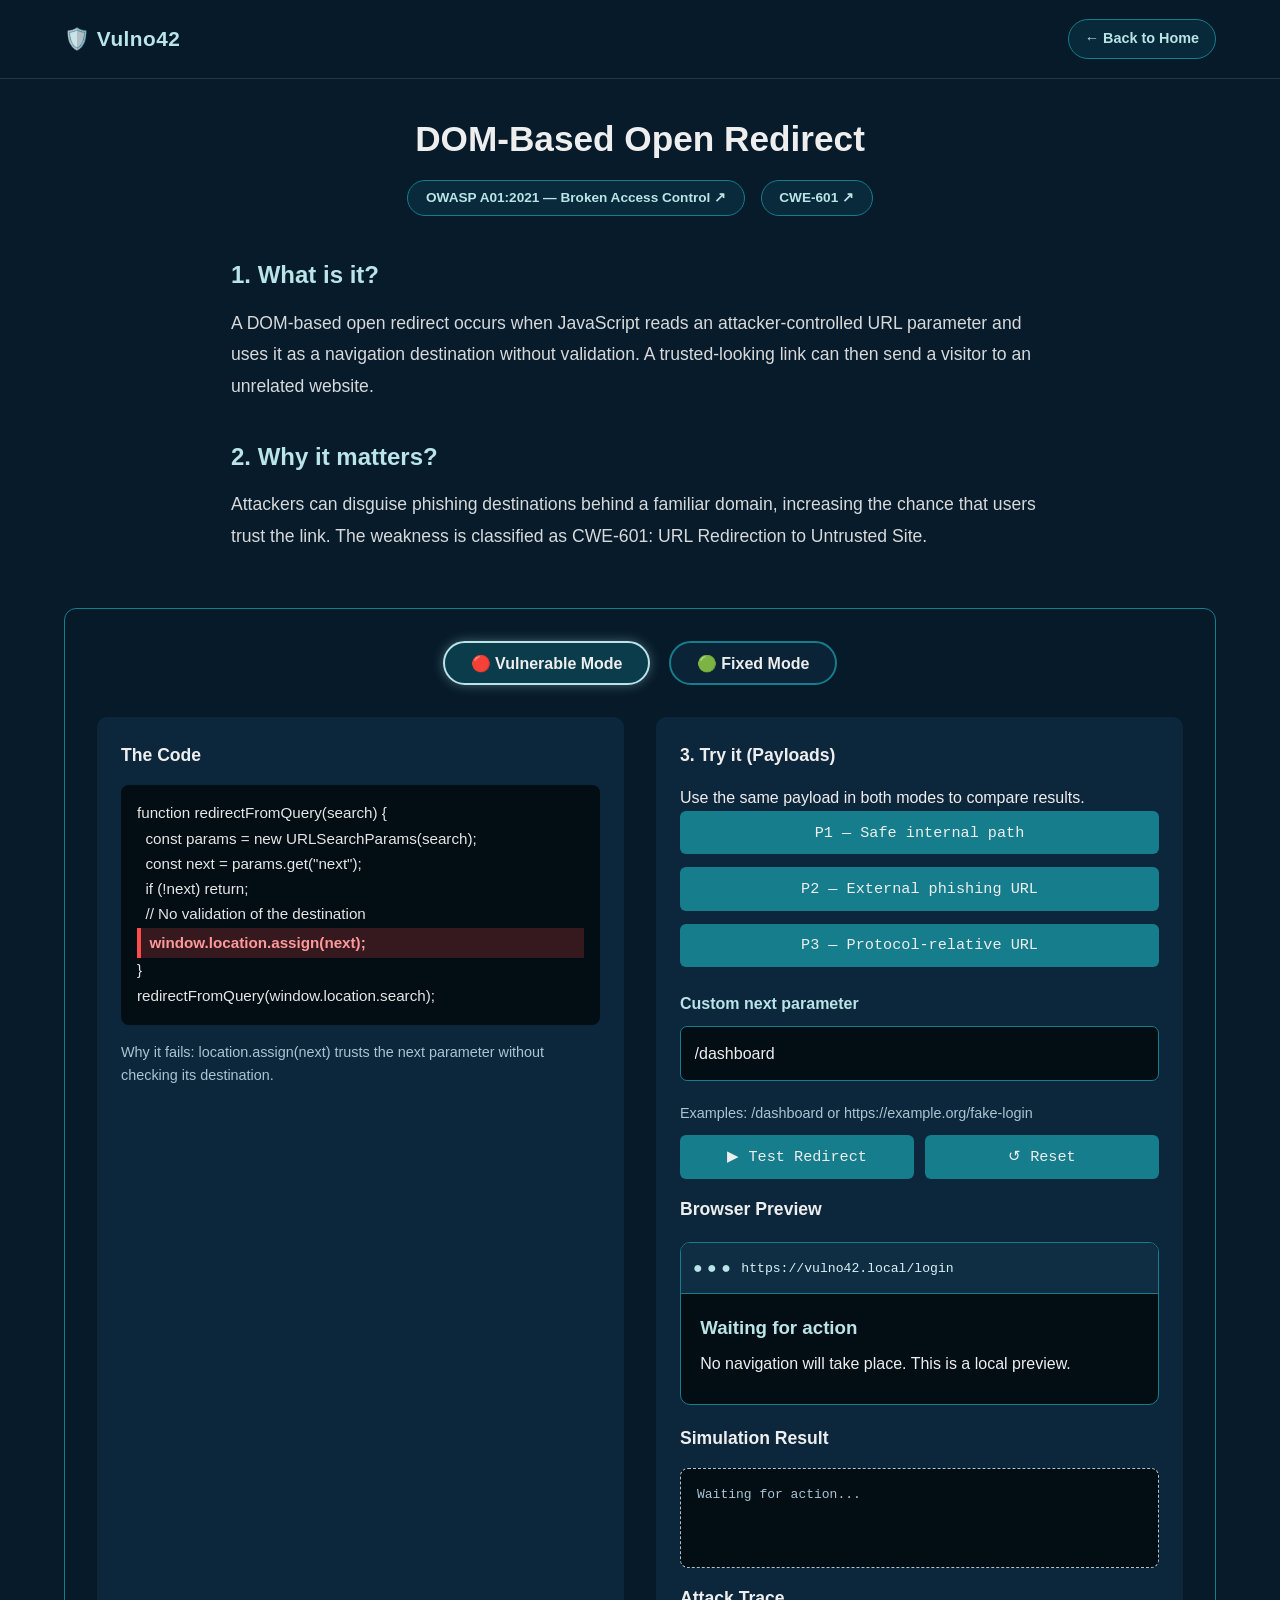
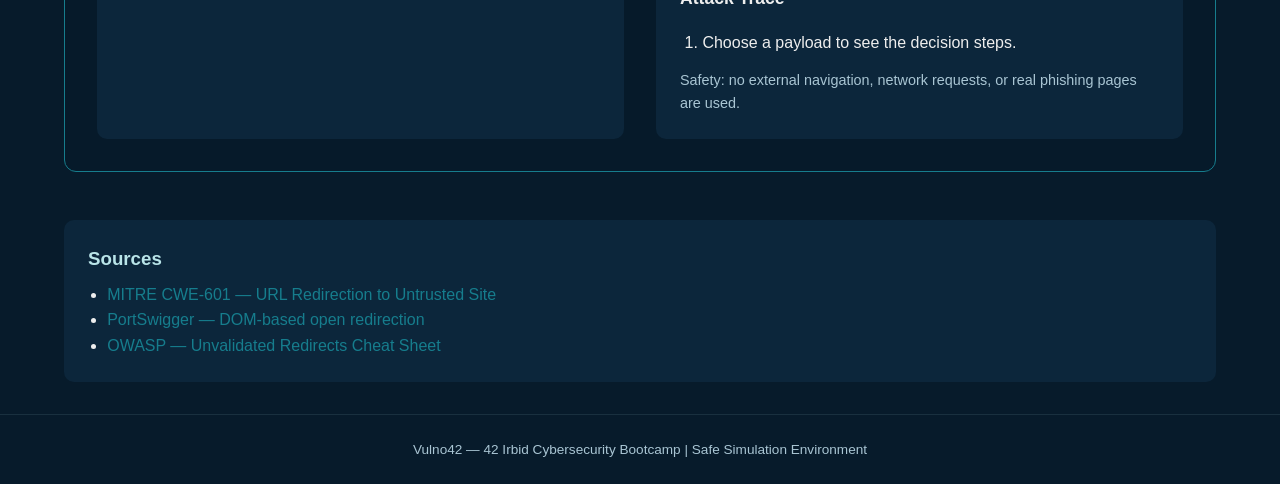
==== commit a6aa0fe2: "Implement DOM-based Open Redirect Lab 1" ====
--- a/lab1.html
+++ b/lab1.html
@@ -1,112 +1,76 @@
-<!DOCTYPE html>
-<html lang="en">
-<head>
-    <meta charset="UTF-8">
-    <meta name="viewport" content="width=device-width, initial-scale=1.0">
-    <!-- TEAM: Change the title to your lab's name -->
-    <title>Lab X: Vulnerability Name - Vulno42</title>
-    <link rel="stylesheet" href="style.css">
-</head>
-<body>
-
-    <!-- Navbar -->
-    <nav class="navbar">
-        <a href="index.html" class="logo">🛡️ Vulno42</a>
-        <a href="index.html" class="back-home-btn">← Back to Home</a>
-    </nav>
-
-    <main class="lab-container">
-        
-        <!-- Lab Header -->
-        <header class="lab-header">
-            <!-- TEAM: Write your vulnerability name -->
-            <h1>Vulnerability Name Here</h1>
-            <div class="lab-badges">
-                <!-- TEAM: Replace '#' with the actual article/documentation links -->
-                <a href="#" target="_blank" rel="noopener noreferrer" class="badge lab-badge-link">OWASP: Injection ↗</a>
-                <a href="#" target="_blank" rel="noopener noreferrer" class="badge lab-badge-link">CWE-XXX ↗</a>
-            </div>
-        </header>
-
-        <!-- Section 1: Theory (What & Why) -->
-        <article class="article-content">
-            <section class="article-section">
-                <h2>1. What is it?</h2>
-                <!-- TEAM: Explain the vulnerability in max 3 simple sentences -->
-                <p>Explain how the bug works in very simple English. Max 3 sentences. For example: "This bug happens when the website trusts user input without checking it first. Attackers can use this to run bad code."</p>
-            </section>
-            
-            <section class="article-section">
-                <h2>2. Why it matters?</h2>
-                <!-- TEAM: Explain the damage and a real incident -->
-                <p>Explain the damage it causes. Keep it simple. For example: "Hackers can steal passwords or freeze the server." Mention one real-world incident here if you can.</p>
-            </section>
-        </article>
-
-        <!-- Section 2: The Interactive Sandbox -->
-        <div class="sandbox-area">
-            
-            <!-- Toggle Switch (Vulnerable / Fixed) -->
-            <div class="toggle-container">
-                <button id="vuln-btn" class="toggle-btn active-vuln">🔴 Vulnerable Mode</button>
-                <button id="fixed-btn" class="toggle-btn">🟢 Fixed Mode</button>
-            </div>
-
-            <div class="code-and-action">
-                <!-- Code Viewer (8-15 lines) -->
-                <div class="code-box">
-                    <h2>The Code</h2>
-                    <pre><code id="code-display">
-// TEAM: Put your 8-15 lines of code here.
-function doSomething(userInput) {
-    let safeData = checkData(userInput);
-<span class="highlight-line vuln-line" id="target-line">    // Vulnerable: eval(userInput);</span>
-    return safeData;
-}
-                    </code></pre>
-                    <!-- TEAM: Explain why this specific line is bad (or how the fix works) -->
-                    <p class="code-explanation" id="code-explanation">
-                        <strong>Why it fails:</strong> The eval() function runs the input as code without any checks.
-                    </p>
-                </div>
-
-                <!-- Action Area (Payloads & Output) -->
-                <div class="action-box">
-                    <h2>3. Try it (Payloads)</h2>
-                    <p>Click a button to test the attack:</p>
-                    <div class="payload-buttons">
-                        <!-- TEAM: Put 2-3 payload buttons here -->
-                        <button class="payload-btn" onclick="runPayload('Payload 1')">&lt;script&gt;Attack 1&lt;/script&gt;</button>
-                        <button class="payload-btn" onclick="runPayload('Payload 2')">{"admin": true}</button>
-                    </div>
-
-                    <h2>Simulation Result</h2>
-                    <!-- This box shows what happens when the button is clicked -->
-                    <div id="simulation-output" class="output-box">
-                        Waiting for action...
-                    </div>
-                </div>
-            </div>
-        </div>
-
-        <!-- Section 3: Sources -->
-        <div class="sources-section">
-            <h3>Sources</h3>
-            <ul>
-                <!-- TEAM: Put your links here -->
-                <li><a href="#" target="_blank">OWASP Documentation</a></li>
-                <li><a href="#" target="_blank">News article about the incident</a></li>
-            </ul>
-        </div>
-
-    </main>
-
-    <!-- Footer -->
-    <footer class="footer">
-        <p>Vulno42 Final Project — 42 Irbid Cybersecurity Bootcamp | Safe Simulation Environment</p>
-    </footer>
-
-    <!-- TEAM: Make sure to link a separate JS file for each lab to avoid conflicts (e.g., lab1.js, lab2.js) -->
-    <script src="lab-script.js"></script>
-</body>
-</html>+<!DOCTYPE html>
+<html lang="en">
+<head>
+  <meta charset="UTF-8">
+  <meta name="viewport" content="width=device-width, initial-scale=1.0">
+  <title>Lab 1: DOM-Based Open Redirect - Vulno42</title>
+  <link rel="stylesheet" href="style.css">
+  <style>
+    .redirect-form{display:grid;gap:.6rem;margin:1rem 0}.redirect-form label{color:var(--accent-ice);font-weight:600}
+    .redirect-form input{width:100%;padding:.85rem;border-radius:7px;border:1px solid var(--primary-teal);background:#030d14;color:#eee;font:inherit}
+    .redirect-form input:focus-visible,button:focus-visible,a:focus-visible{outline:3px solid #b9e4e8;outline-offset:3px}
+    .browser-preview{margin:1.2rem 0;border:1px solid var(--primary-teal);border-radius:10px;overflow:hidden;background:#030d14}
+    .browser-toolbar{display:flex;align-items:center;gap:.65rem;padding:.75rem;background:#102e43;border-bottom:1px solid #167d8d}
+    .browser-dots{color:#b9e4e8;white-space:nowrap}.browser-address{flex:1;min-width:0;overflow-wrap:anywhere;font: .82rem monospace;color:#d7f2f4}
+    .browser-content{padding:1.2rem;min-height:110px}.browser-content h3{margin-bottom:.5rem;color:var(--accent-ice)}
+    .trace-list{margin:1rem 0 0;padding-left:1.4rem;line-height:1.8;color:var(--text-light)}
+    .trace-list li{overflow-wrap:anywhere}.safe-note{color:var(--text-muted);font-size:.9rem;margin-top:.7rem}
+    .lab1-actions{display:flex;gap:.65rem;flex-wrap:wrap}.lab1-actions button{flex:1}
+    @media(max-width:680px){.browser-toolbar{align-items:flex-start}.browser-dots{display:none}.lab1-actions{flex-direction:column}}
+  </style>
+</head>
+<body>
+  <nav class="navbar"><a href="index.html" class="logo">🛡️ Vulno42</a><a href="index.html" class="back-home-btn">← Back to Home</a></nav>
+  <main class="lab-container">
+    <header class="lab-header">
+      <h1>DOM-Based Open Redirect</h1>
+      <div class="lab-badges">
+        <a class="badge lab-badge-link" href="https://owasp.org/Top10/A01_2021-Broken_Access_Control/" target="_blank" rel="noopener noreferrer">OWASP A01:2021 — Broken Access Control ↗</a>
+        <a class="badge lab-badge-link" href="https://cwe.mitre.org/data/definitions/601.html" target="_blank" rel="noopener noreferrer">CWE-601 ↗</a>
+      </div>
+    </header>
+    <article class="article-content">
+      <section class="article-section"><h2>1. What is it?</h2><p>A DOM-based open redirect occurs when JavaScript reads an attacker-controlled URL parameter and uses it as a navigation destination without validation. A trusted-looking link can then send a visitor to an unrelated website.</p></section>
+      <section class="article-section"><h2>2. Why it matters?</h2><p>Attackers can disguise phishing destinations behind a familiar domain, increasing the chance that users trust the link. The weakness is classified as CWE-601: URL Redirection to Untrusted Site.</p></section>
+    </article>
+    <section class="sandbox-area" aria-label="Interactive redirect sandbox">
+      <div class="toggle-container" role="group" aria-label="Security mode">
+        <button type="button" id="vuln-btn" class="toggle-btn active-vuln" aria-pressed="true">🔴 Vulnerable Mode</button>
+        <button type="button" id="fixed-btn" class="toggle-btn" aria-pressed="false">🟢 Fixed Mode</button>
+      </div>
+      <div class="code-and-action">
+        <div class="code-box"><h2>The Code</h2><pre><code id="code-display" aria-live="polite"></code></pre><p class="code-explanation" id="code-explanation"></p></div>
+        <div class="action-box">
+          <h2>3. Try it (Payloads)</h2><p>Use the same payload in both modes to compare results.</p>
+          <div class="payload-buttons">
+            <button type="button" class="payload-btn" data-payload="safe">P1 — Safe internal path</button>
+            <button type="button" class="payload-btn" data-payload="external">P2 — External phishing URL</button>
+            <button type="button" class="payload-btn" data-payload="protocol">P3 — Protocol-relative URL</button>
+          </div>
+          <form class="redirect-form" id="redirect-form">
+            <label for="redirect-input">Custom next parameter</label>
+            <input id="redirect-input" type="text" value="/dashboard" spellcheck="false" autocomplete="off" aria-describedby="redirect-hint" maxlength="1000">
+            <p id="redirect-hint" class="safe-note">Examples: /dashboard or https://example.org/fake-login</p>
+            <div class="lab1-actions"><button type="submit" class="payload-btn">▶ Test Redirect</button><button type="button" class="payload-btn" id="reset-btn">↺ Reset</button></div>
+          </form>
+          <h2>Browser Preview</h2>
+          <div class="browser-preview" aria-label="Safe simulated browser">
+            <div class="browser-toolbar"><span class="browser-dots" aria-hidden="true">● ● ●</span><span class="browser-address" id="browser-address">https://vulno42.local/login</span></div>
+            <div class="browser-content"><h3 id="browser-heading">Waiting for action</h3><p id="browser-message">No navigation will take place. This is a local preview.</p></div>
+          </div>
+          <h2>Simulation Result</h2><div id="simulation-output" class="output-box" role="status" aria-live="polite">Waiting for action...</div>
+          <h2 style="margin-top:1rem">Attack Trace</h2><ol id="attack-trace" class="trace-list" aria-live="polite"><li>Choose a payload to see the decision steps.</li></ol>
+          <p class="safe-note">Safety: no external navigation, network requests, or real phishing pages are used.</p>
+        </div>
+      </div>
+    </section>
+    <section class="sources-section"><h3>Sources</h3><ul>
+      <li><a href="https://cwe.mitre.org/data/definitions/601.html" target="_blank" rel="noopener noreferrer">MITRE CWE-601 — URL Redirection to Untrusted Site</a></li>
+      <li><a href="https://portswigger.net/web-security/dom-based/open-redirection" target="_blank" rel="noopener noreferrer">PortSwigger — DOM-based open redirection</a></li>
+      <li><a href="https://cheatsheetseries.owasp.org/cheatsheets/Unvalidated_Redirects_and_Forwards_Cheat_Sheet.html" target="_blank" rel="noopener noreferrer">OWASP — Unvalidated Redirects Cheat Sheet</a></li>
+    </ul></section>
+  </main>
+  <footer class="footer"><p>Vulno42 — 42 Irbid Cybersecurity Bootcamp | Safe Simulation Environment</p></footer>
+  <script src="lab1.js"></script>
+</body>
+</html>
--- a/style.css
+++ b/style.css
@@ -508,8 +508,7 @@
     text-decoration: underline;
 }
 
-/* ================= Lab 3 Custom Layout ================= */
-
+/* ================= Lab 2 (ReDoS) Custom Layout ================= */
 .header-content { text-align: center; margin: 2rem 0; }
 .header-content h1 { color: var(--text-light); margin-bottom: 1rem; }
 .badges { display: flex; justify-content: center; flex-wrap: wrap; gap: 1rem; }
@@ -649,4 +648,4 @@
     .submit-btn {
         width: 100%;
     }
-}+}
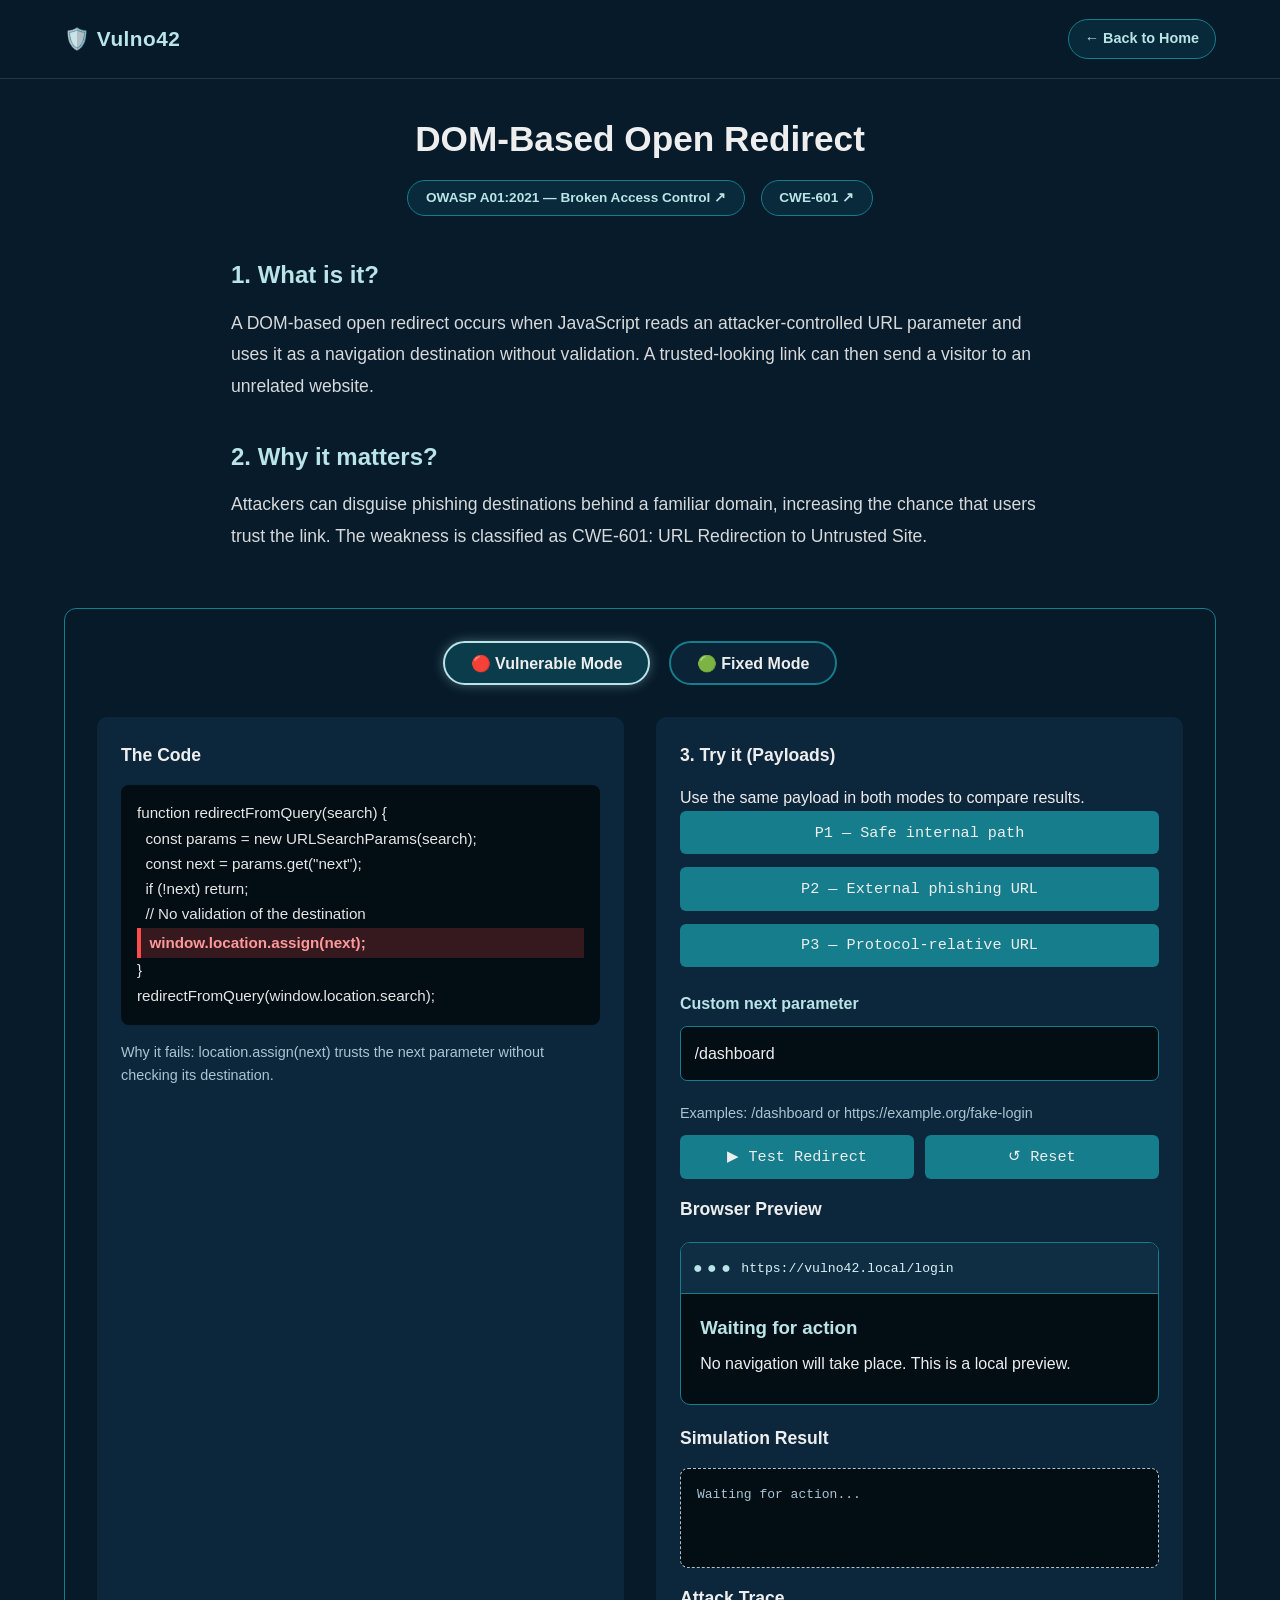
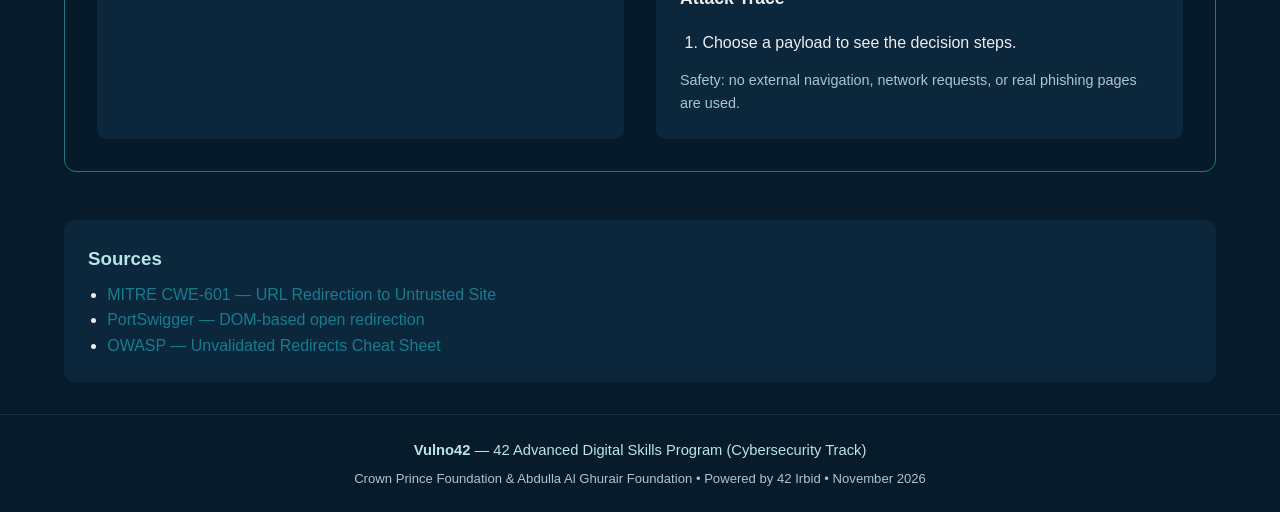
==== commit 7a263c1c: "add CPF logo, two-phase scroll reveal, and official program credits - Add Crown Prince Foundation lo" ====
--- a/lab1.html
+++ b/lab1.html
@@ -70,7 +70,11 @@
       <li><a href="https://cheatsheetseries.owasp.org/cheatsheets/Unvalidated_Redirects_and_Forwards_Cheat_Sheet.html" target="_blank" rel="noopener noreferrer">OWASP — Unvalidated Redirects Cheat Sheet</a></li>
     </ul></section>
   </main>
-  <footer class="footer"><p>Vulno42 — 42 Irbid Cybersecurity Bootcamp | Safe Simulation Environment</p></footer>
-  <script src="lab1.js"></script>
+<!-- Footer -->
+    <footer class="footer">
+        <p class="footer-main"><strong>Vulno42</strong> &mdash; 42 Advanced Digital Skills Program (Cybersecurity Track)</p>
+        <p class="footer-sub">Crown Prince Foundation &amp; Abdulla Al Ghurair Foundation &bull; Powered by 42 Irbid &bull; November 2026</p>
+    </footer>
+      <script src="lab1.js"></script>
 </body>
 </html>
--- a/style.css
+++ b/style.css
@@ -7,6 +7,29 @@
     --text-muted: #a9c5d3;
     --danger-red: #FF4B4B;
     --safe-green: #00E676;
+}
+
+/* Sleek dark custom scrollbar matching Vulno42 theme */
+html {
+    scrollbar-width: thin;
+    scrollbar-color: var(--primary-teal) var(--bg-dark);
+}
+
+::-webkit-scrollbar {
+    width: 8px;
+}
+
+::-webkit-scrollbar-track {
+    background: var(--bg-dark);
+}
+
+::-webkit-scrollbar-thumb {
+    background-color: rgba(22, 125, 141, 0.55);
+    border-radius: 10px;
+}
+
+::-webkit-scrollbar-thumb:hover {
+    background-color: var(--accent-ice);
 }
 
 * {
@@ -478,8 +501,8 @@
     overflow-wrap: break-word;
 }
 
-.attack-success { color: var(--danger-red); }
-.attack-blocked { color: var(--safe-green); }
+.attack-success, .output-vuln { color: var(--danger-red); }
+.attack-blocked, .output-fixed { color: var(--safe-green); }
 
 /* Sources Section */
 .sources-section {
@@ -649,3 +672,256 @@
         width: 100%;
     }
 }
+/* ================= Smooth Scroll & Partner Intro Section ================= */
+html {
+    scroll-behavior: smooth;
+}
+
+/* Transparent navbar at top of homepage so the gradient flows seamlessly behind it */
+.navbar.home-navbar {
+    position: fixed;
+    top: 0;
+    left: 0;
+    width: 100%;
+    background-color: transparent;
+    border-bottom: 1px solid transparent;
+    transition: background-color 0.35s ease, border-color 0.35s ease, backdrop-filter 0.35s ease;
+}
+
+.navbar.home-navbar.scrolled {
+    background-color: rgba(7, 27, 43, 0.95);
+    border-bottom: 1px solid rgba(185, 228, 232, 0.15);
+    backdrop-filter: blur(10px);
+}
+
+/* Outer scroll track creates scroll room while the intro stays pinned in place */
+.intro-scroll-track {
+    position: relative;
+    height: 175vh;
+}
+
+.partner-intro {
+    position: sticky;
+    top: 0;
+    height: 100vh;
+    width: 100%;
+    z-index: 2;
+    display: flex;
+    align-items: center;
+    justify-content: center;
+    text-align: center;
+    padding: 5.5rem 2rem 3rem;
+    /* Logo-inspired ambient palette (soft gold + royal plum + subtle orange) melting into #071B2B */
+    background:
+        radial-gradient(ellipse 38% 36% at 24% 46%, rgba(212, 170, 102, 0.20) 0%, transparent 72%),
+        radial-gradient(ellipse 42% 40% at 50% 42%, rgba(148, 72, 188, 0.30) 0%, rgba(242, 118, 46, 0.08) 46%, transparent 74%),
+        radial-gradient(ellipse 36% 36% at 78% 46%, rgba(22, 125, 141, 0.22) 0%, transparent 72%),
+        radial-gradient(ellipse 65% 40% at 50% 0%, rgba(240, 230, 250, 0.14) 0%, transparent 70%),
+        linear-gradient(180deg, #1d1633 0%, #141930 46%, #0a1b2d 80%, #071B2B 100%);
+    will-change: opacity;
+}
+
+.partner-intro-content {
+    max-width: 1100px;
+    width: 100%;
+    margin: 0 auto;
+    display: flex;
+    flex-direction: column;
+    align-items: center;
+    will-change: transform;
+}
+
+.intro-eyebrow {
+    display: inline-block;
+    font-size: 0.85rem;
+    font-weight: 600;
+    letter-spacing: 2.5px;
+    text-transform: uppercase;
+    color: #e9dff5;
+    background-color: rgba(255, 255, 255, 0.07);
+    border: 1px solid rgba(224, 210, 245, 0.26);
+    padding: 0.42rem 1.35rem;
+    border-radius: 50px;
+    margin-bottom: 3rem;
+    backdrop-filter: blur(6px);
+}
+
+/* Larger, optically balanced frameless partner logos */
+.partner-logos {
+    display: flex;
+    align-items: center;
+    justify-content: center;
+    gap: 3rem;
+    flex-wrap: wrap;
+    margin-bottom: 2.8rem;
+}
+
+.partner-logo {
+    width: auto;
+    object-fit: contain;
+    display: block;
+    background: transparent;
+    transition: transform 0.3s ease, filter 0.3s ease;
+}
+
+.partner-logo:hover {
+    transform: translateY(-4px) scale(1.04);
+}
+
+/* Individual optical sizing + soft ambient lift so dark logo text reads clearly without boxes */
+.logo-cpf {
+    height: 132px;
+    max-width: 260px;
+    filter: brightness(1.22) contrast(1.08) drop-shadow(0 0 12px rgba(255, 245, 225, 0.34));
+}
+
+.logo-agf {
+    height: 112px;
+    max-width: 360px;
+    filter: brightness(1.22) contrast(1.1) drop-shadow(0 0 14px rgba(255, 245, 255, 0.36));
+}
+
+.logo-42 {
+    height: 104px;
+    max-width: 300px;
+    filter: drop-shadow(0 0 14px rgba(185, 228, 232, 0.3));
+}
+
+.logo-divider {
+    font-size: 2.4rem;
+    font-weight: 200;
+    color: rgba(235, 225, 245, 0.28);
+    user-select: none;
+}
+
+/* Balanced, clean typography with subtle highlights */
+.intro-subtitle {
+    font-size: 1.2rem;
+    font-weight: 400;
+    color: rgba(238, 238, 238, 0.82);
+    max-width: 780px;
+    line-height: 1.85;
+    text-align: center;
+    text-wrap: balance;
+    margin-bottom: 2.8rem;
+    letter-spacing: 0.2px;
+}
+
+.intro-subtitle .highlight-text {
+    color: #ffffff;
+    font-weight: 600;
+}
+
+.nowrap {
+    white-space: nowrap;
+}
+
+.scroll-cue {
+    display: inline-flex;
+    align-items: center;
+    gap: 0.55rem;
+    padding: 0.78rem 1.9rem;
+    border-radius: 50px;
+    background-color: rgba(255, 255, 255, 0.08);
+    border: 1px solid rgba(224, 210, 245, 0.34);
+    color: var(--text-light);
+    text-decoration: none;
+    font-weight: 600;
+    font-size: 0.98rem;
+    backdrop-filter: blur(6px);
+    transition: all 0.25s ease;
+}
+
+.scroll-cue:hover {
+    background-color: rgba(148, 72, 188, 0.26);
+    border-color: var(--accent-ice);
+    box-shadow: 0 0 18px rgba(185, 228, 232, 0.38);
+    transform: translateY(2px);
+}
+
+.scroll-arrow {
+    display: inline-block;
+    animation: gentleBounce 1.8s infinite;
+}
+
+@keyframes gentleBounce {
+    0%, 100% { transform: translateY(0); }
+    50% { transform: translateY(4px); }
+}
+
+/* Labs Section Scroll Reveal Wrapper */
+.labs-reveal {
+    position: relative;
+    z-index: 3;
+    margin-top: -75vh;
+    min-height: 100vh;
+    padding-top: 4.5rem;
+    display: flex;
+    flex-direction: column;
+    justify-content: center;
+}
+
+.labs-reveal .hero,
+.labs-reveal .cards-grid,
+.labs-reveal .card {
+    will-change: opacity, transform;
+}
+
+/* Updated Footer Typography */
+.footer-main {
+    color: var(--accent-ice);
+    font-size: 0.92rem;
+    margin-bottom: 0.3rem;
+}
+
+.footer-sub {
+    color: var(--text-muted);
+    font-size: 0.82rem;
+}
+
+/* Mobile Adjustments for Partner Intro */
+@media (max-width: 768px) {
+    .partner-intro {
+        padding: 5rem 1.2rem 2.5rem;
+    }
+
+    .intro-eyebrow {
+        margin-bottom: 1.8rem;
+        font-size: 0.78rem;
+    }
+
+    .partner-logos {
+        flex-direction: column;
+        gap: 1.5rem;
+        margin-bottom: 1.8rem;
+    }
+
+    .logo-divider {
+        display: none;
+    }
+
+    .logo-cpf {
+        height: 95px;
+    }
+
+    .logo-agf {
+        height: 82px;
+        max-width: 260px;
+    }
+
+    .logo-42 {
+        height: 76px;
+    }
+
+    .intro-subtitle {
+        font-size: 1rem;
+        line-height: 1.7;
+        margin-bottom: 2rem;
+    }
+}
+
+@media (max-width: 480px) {
+    .nowrap {
+        white-space: normal;
+    }
+}
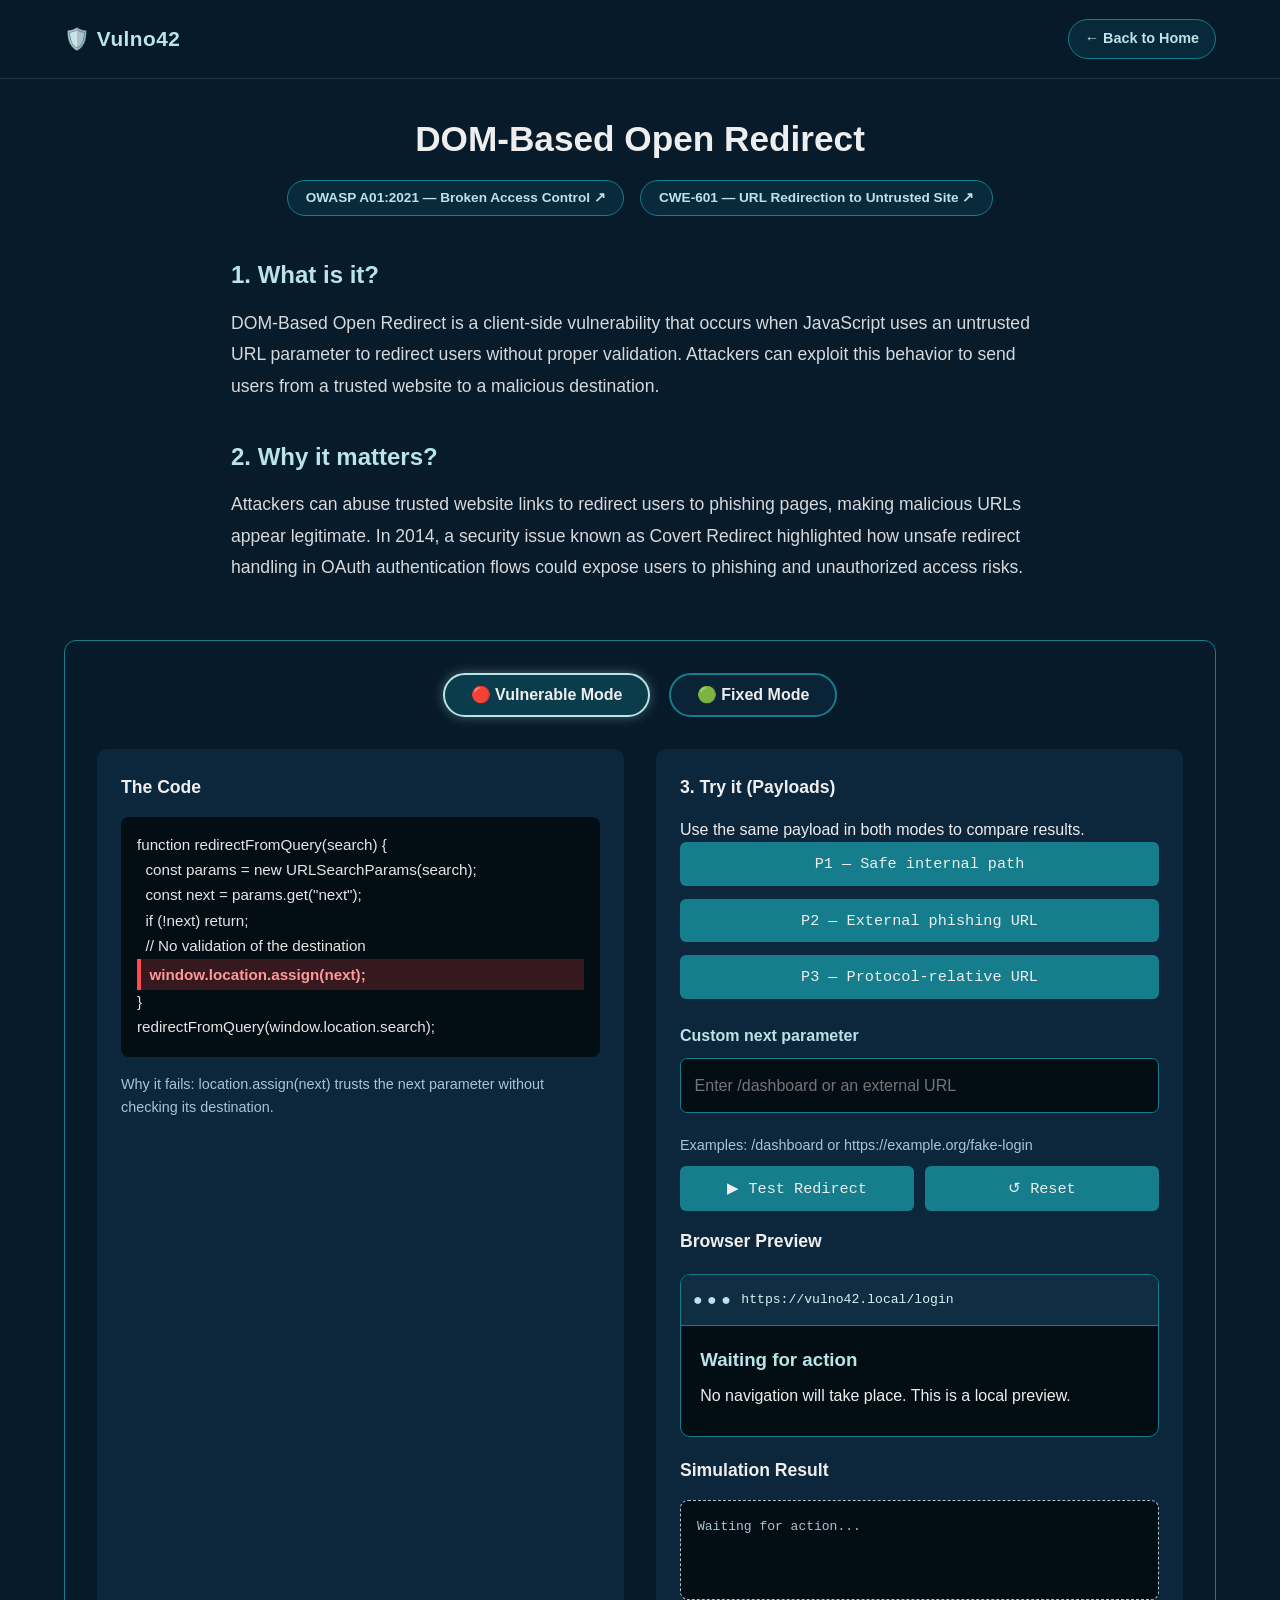
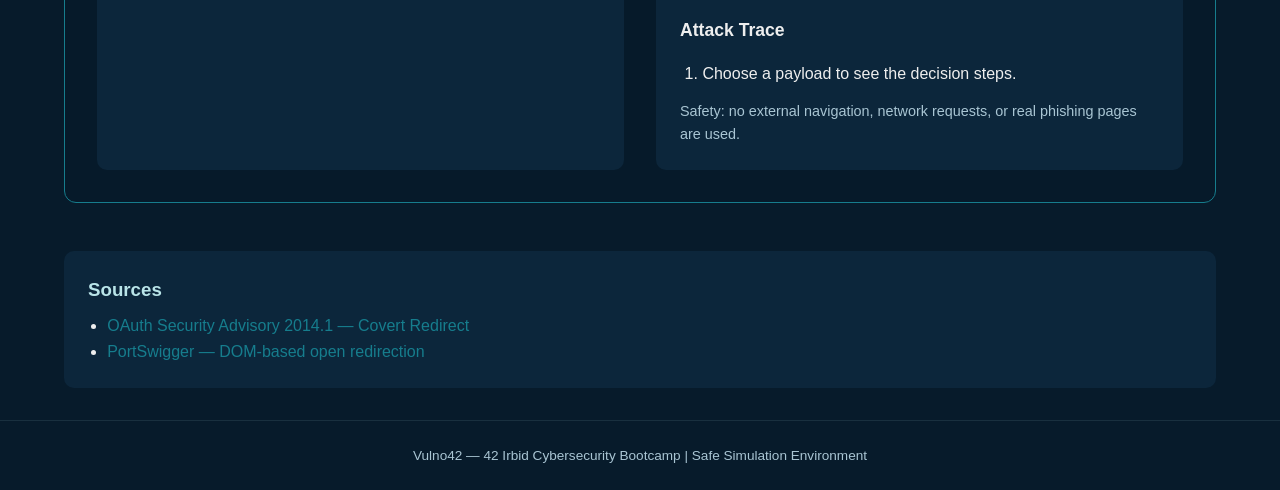
==== commit b5c28eeb: "Fix Lab (1)_QA feedback and update explanations Updated the What Is It and Why It Matters sections w" ====
--- a/lab1.html
+++ b/lab1.html
@@ -26,12 +26,12 @@
       <h1>DOM-Based Open Redirect</h1>
       <div class="lab-badges">
         <a class="badge lab-badge-link" href="https://owasp.org/Top10/A01_2021-Broken_Access_Control/" target="_blank" rel="noopener noreferrer">OWASP A01:2021 — Broken Access Control ↗</a>
-        <a class="badge lab-badge-link" href="https://cwe.mitre.org/data/definitions/601.html" target="_blank" rel="noopener noreferrer">CWE-601 ↗</a>
+        <a class="badge lab-badge-link" href="https://cwe.mitre.org/data/definitions/601.html" target="_blank" rel="noopener noreferrer">CWE-601 — URL Redirection to Untrusted Site ↗</a>
       </div>
     </header>
     <article class="article-content">
-      <section class="article-section"><h2>1. What is it?</h2><p>A DOM-based open redirect occurs when JavaScript reads an attacker-controlled URL parameter and uses it as a navigation destination without validation. A trusted-looking link can then send a visitor to an unrelated website.</p></section>
-      <section class="article-section"><h2>2. Why it matters?</h2><p>Attackers can disguise phishing destinations behind a familiar domain, increasing the chance that users trust the link. The weakness is classified as CWE-601: URL Redirection to Untrusted Site.</p></section>
+      <section class="article-section"><h2>1. What is it?</h2><p>DOM-Based Open Redirect is a client-side vulnerability that occurs when JavaScript uses an untrusted URL parameter to redirect users without proper validation. Attackers can exploit this behavior to send users from a trusted website to a malicious destination.</p></section>
+      <section class="article-section"><h2>2. Why it matters?</h2><p>Attackers can abuse trusted website links to redirect users to phishing pages, making malicious URLs appear legitimate. In 2014, a security issue known as Covert Redirect highlighted how unsafe redirect handling in OAuth authentication flows could expose users to phishing and unauthorized access risks.</p></section>
     </article>
     <section class="sandbox-area" aria-label="Interactive redirect sandbox">
       <div class="toggle-container" role="group" aria-label="Security mode">
@@ -49,7 +49,7 @@
           </div>
           <form class="redirect-form" id="redirect-form">
             <label for="redirect-input">Custom next parameter</label>
-            <input id="redirect-input" type="text" value="/dashboard" spellcheck="false" autocomplete="off" aria-describedby="redirect-hint" maxlength="1000">
+            <input id="redirect-input" type="text" placeholder="Enter /dashboard or an external URL" spellcheck="false" autocomplete="off" aria-describedby="redirect-hint" maxlength="1000">
             <p id="redirect-hint" class="safe-note">Examples: /dashboard or https://example.org/fake-login</p>
             <div class="lab1-actions"><button type="submit" class="payload-btn">▶ Test Redirect</button><button type="button" class="payload-btn" id="reset-btn">↺ Reset</button></div>
           </form>
@@ -59,22 +59,17 @@
             <div class="browser-content"><h3 id="browser-heading">Waiting for action</h3><p id="browser-message">No navigation will take place. This is a local preview.</p></div>
           </div>
           <h2>Simulation Result</h2><div id="simulation-output" class="output-box" role="status" aria-live="polite">Waiting for action...</div>
-          <h2 style="margin-top:1rem">Attack Trace</h2><ol id="attack-trace" class="trace-list" aria-live="polite"><li>Choose a payload to see the decision steps.</li></ol>
+          <h2 style="margin-top:1rem">Attack Trace</h2><ol id="attack-trace" class="trace-list" aria-live="polite"><li>Select a payload, then click Test Redirect to see the decision steps.</li></ol>
           <p class="safe-note">Safety: no external navigation, network requests, or real phishing pages are used.</p>
         </div>
       </div>
     </section>
     <section class="sources-section"><h3>Sources</h3><ul>
-      <li><a href="https://cwe.mitre.org/data/definitions/601.html" target="_blank" rel="noopener noreferrer">MITRE CWE-601 — URL Redirection to Untrusted Site</a></li>
+      <li><a href="https://oauth.net/advisories/2014-1-covert-redirect/" target="_blank" rel="noopener noreferrer">OAuth Security Advisory 2014.1 — Covert Redirect</a></li>
       <li><a href="https://portswigger.net/web-security/dom-based/open-redirection" target="_blank" rel="noopener noreferrer">PortSwigger — DOM-based open redirection</a></li>
-      <li><a href="https://cheatsheetseries.owasp.org/cheatsheets/Unvalidated_Redirects_and_Forwards_Cheat_Sheet.html" target="_blank" rel="noopener noreferrer">OWASP — Unvalidated Redirects Cheat Sheet</a></li>
     </ul></section>
   </main>
-<!-- Footer -->
-    <footer class="footer">
-        <p class="footer-main"><strong>Vulno42</strong> &mdash; 42 Advanced Digital Skills Program (Cybersecurity Track)</p>
-        <p class="footer-sub">Crown Prince Foundation &amp; Abdulla Al Ghurair Foundation &bull; Powered by 42 Irbid &bull; November 2026</p>
-    </footer>
-      <script src="lab1.js"></script>
+  <footer class="footer"><p>Vulno42 — 42 Irbid Cybersecurity Bootcamp | Safe Simulation Environment</p></footer>
+  <script src="lab1.js"></script>
 </body>
 </html>
--- a/style.css
+++ b/style.css
@@ -924,4 +924,58 @@
     .nowrap {
         white-space: normal;
     }
-}+}
+
+/* ================= Backtracking Visualizer ================= */
+.bt-controls {
+    margin-bottom: 0.8rem;
+}
+
+/* Same look as .output-box, but a tall box that scrolls */
+.bt-box {
+    min-height: 420px;
+    max-height: 520px;
+    overflow: auto;
+    direction: ltr;
+}
+
+.bt-note {
+    color: var(--accent-ice);
+    font-size: 0.9rem;
+    min-height: 1.5em;
+    margin-bottom: 0.6rem;
+}
+
+.bt-box svg {
+    display: block;
+}
+
+.bt-node rect {
+    fill: var(--card-bg);
+    stroke: var(--primary-teal);
+    stroke-width: 1.5;
+}
+
+.bt-node text {
+    fill: var(--text-light);
+    font-size: 11px;
+    font-family: monospace;
+}
+
+.bt-node.bt-fail rect { stroke: var(--danger-red); }
+.bt-node.bt-ok rect   { stroke: var(--safe-green); }
+.bt-node.bt-back rect { stroke: #d4a373; stroke-width: 3; }
+
+.bt-edge {
+    stroke: rgba(185, 228, 232, 0.35);
+    stroke-width: 1.5;
+}
+
+
+
+
+
+
+
+
+
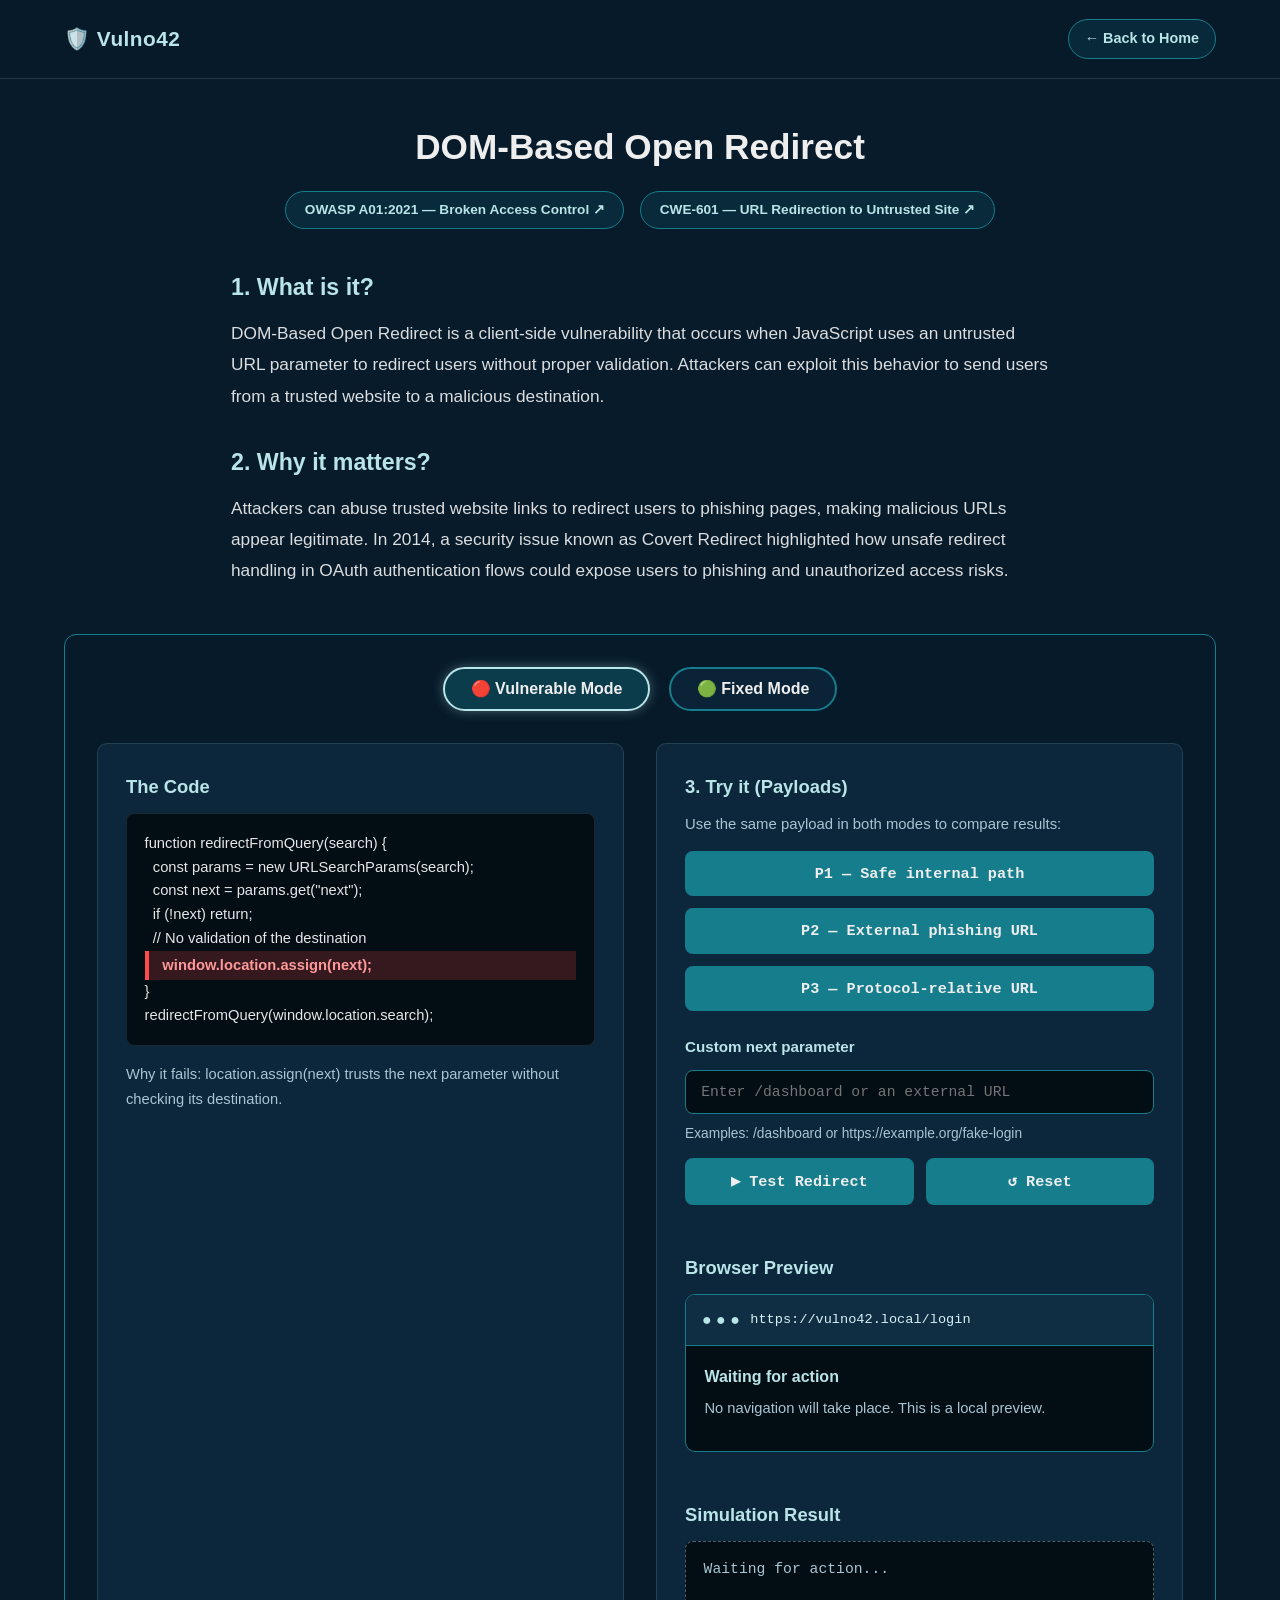
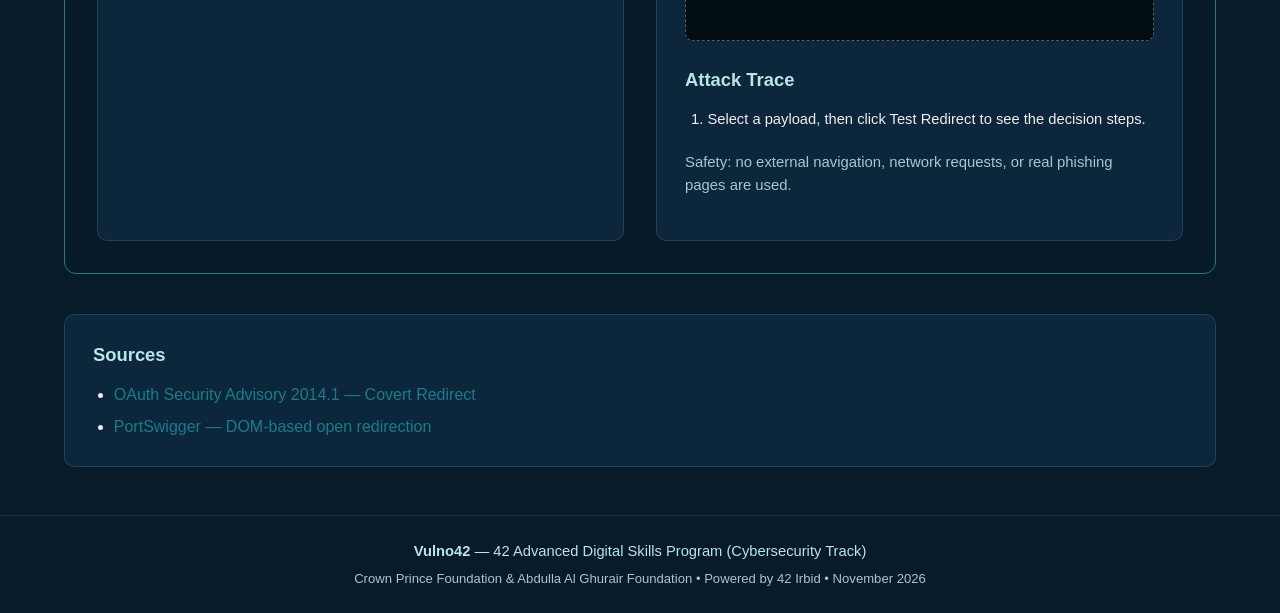
==== commit 234f8d4c: "unify spacing, alignment, and lab styles across all three labs (g-25) - Move inline <style> blocks f" ====
--- a/lab1.html
+++ b/lab1.html
@@ -1,75 +1,114 @@
 <!DOCTYPE html>
 <html lang="en">
 <head>
-  <meta charset="UTF-8">
-  <meta name="viewport" content="width=device-width, initial-scale=1.0">
-  <title>Lab 1: DOM-Based Open Redirect - Vulno42</title>
-  <link rel="stylesheet" href="style.css">
-  <style>
-    .redirect-form{display:grid;gap:.6rem;margin:1rem 0}.redirect-form label{color:var(--accent-ice);font-weight:600}
-    .redirect-form input{width:100%;padding:.85rem;border-radius:7px;border:1px solid var(--primary-teal);background:#030d14;color:#eee;font:inherit}
-    .redirect-form input:focus-visible,button:focus-visible,a:focus-visible{outline:3px solid #b9e4e8;outline-offset:3px}
-    .browser-preview{margin:1.2rem 0;border:1px solid var(--primary-teal);border-radius:10px;overflow:hidden;background:#030d14}
-    .browser-toolbar{display:flex;align-items:center;gap:.65rem;padding:.75rem;background:#102e43;border-bottom:1px solid #167d8d}
-    .browser-dots{color:#b9e4e8;white-space:nowrap}.browser-address{flex:1;min-width:0;overflow-wrap:anywhere;font: .82rem monospace;color:#d7f2f4}
-    .browser-content{padding:1.2rem;min-height:110px}.browser-content h3{margin-bottom:.5rem;color:var(--accent-ice)}
-    .trace-list{margin:1rem 0 0;padding-left:1.4rem;line-height:1.8;color:var(--text-light)}
-    .trace-list li{overflow-wrap:anywhere}.safe-note{color:var(--text-muted);font-size:.9rem;margin-top:.7rem}
-    .lab1-actions{display:flex;gap:.65rem;flex-wrap:wrap}.lab1-actions button{flex:1}
-    @media(max-width:680px){.browser-toolbar{align-items:flex-start}.browser-dots{display:none}.lab1-actions{flex-direction:column}}
-  </style>
+    <meta charset="UTF-8">
+    <meta name="viewport" content="width=device-width, initial-scale=1.0">
+    <title>Lab 1: DOM-Based Open Redirect - Vulno42</title>
+    <link rel="stylesheet" href="style.css">
 </head>
 <body>
-  <nav class="navbar"><a href="index.html" class="logo">🛡️ Vulno42</a><a href="index.html" class="back-home-btn">← Back to Home</a></nav>
-  <main class="lab-container">
-    <header class="lab-header">
-      <h1>DOM-Based Open Redirect</h1>
-      <div class="lab-badges">
-        <a class="badge lab-badge-link" href="https://owasp.org/Top10/A01_2021-Broken_Access_Control/" target="_blank" rel="noopener noreferrer">OWASP A01:2021 — Broken Access Control ↗</a>
-        <a class="badge lab-badge-link" href="https://cwe.mitre.org/data/definitions/601.html" target="_blank" rel="noopener noreferrer">CWE-601 — URL Redirection to Untrusted Site ↗</a>
-      </div>
-    </header>
-    <article class="article-content">
-      <section class="article-section"><h2>1. What is it?</h2><p>DOM-Based Open Redirect is a client-side vulnerability that occurs when JavaScript uses an untrusted URL parameter to redirect users without proper validation. Attackers can exploit this behavior to send users from a trusted website to a malicious destination.</p></section>
-      <section class="article-section"><h2>2. Why it matters?</h2><p>Attackers can abuse trusted website links to redirect users to phishing pages, making malicious URLs appear legitimate. In 2014, a security issue known as Covert Redirect highlighted how unsafe redirect handling in OAuth authentication flows could expose users to phishing and unauthorized access risks.</p></section>
-    </article>
-    <section class="sandbox-area" aria-label="Interactive redirect sandbox">
-      <div class="toggle-container" role="group" aria-label="Security mode">
-        <button type="button" id="vuln-btn" class="toggle-btn active-vuln" aria-pressed="true">🔴 Vulnerable Mode</button>
-        <button type="button" id="fixed-btn" class="toggle-btn" aria-pressed="false">🟢 Fixed Mode</button>
-      </div>
-      <div class="code-and-action">
-        <div class="code-box"><h2>The Code</h2><pre><code id="code-display" aria-live="polite"></code></pre><p class="code-explanation" id="code-explanation"></p></div>
-        <div class="action-box">
-          <h2>3. Try it (Payloads)</h2><p>Use the same payload in both modes to compare results.</p>
-          <div class="payload-buttons">
-            <button type="button" class="payload-btn" data-payload="safe">P1 — Safe internal path</button>
-            <button type="button" class="payload-btn" data-payload="external">P2 — External phishing URL</button>
-            <button type="button" class="payload-btn" data-payload="protocol">P3 — Protocol-relative URL</button>
-          </div>
-          <form class="redirect-form" id="redirect-form">
-            <label for="redirect-input">Custom next parameter</label>
-            <input id="redirect-input" type="text" placeholder="Enter /dashboard or an external URL" spellcheck="false" autocomplete="off" aria-describedby="redirect-hint" maxlength="1000">
-            <p id="redirect-hint" class="safe-note">Examples: /dashboard or https://example.org/fake-login</p>
-            <div class="lab1-actions"><button type="submit" class="payload-btn">▶ Test Redirect</button><button type="button" class="payload-btn" id="reset-btn">↺ Reset</button></div>
-          </form>
-          <h2>Browser Preview</h2>
-          <div class="browser-preview" aria-label="Safe simulated browser">
-            <div class="browser-toolbar"><span class="browser-dots" aria-hidden="true">● ● ●</span><span class="browser-address" id="browser-address">https://vulno42.local/login</span></div>
-            <div class="browser-content"><h3 id="browser-heading">Waiting for action</h3><p id="browser-message">No navigation will take place. This is a local preview.</p></div>
-          </div>
-          <h2>Simulation Result</h2><div id="simulation-output" class="output-box" role="status" aria-live="polite">Waiting for action...</div>
-          <h2 style="margin-top:1rem">Attack Trace</h2><ol id="attack-trace" class="trace-list" aria-live="polite"><li>Select a payload, then click Test Redirect to see the decision steps.</li></ol>
-          <p class="safe-note">Safety: no external navigation, network requests, or real phishing pages are used.</p>
-        </div>
-      </div>
-    </section>
-    <section class="sources-section"><h3>Sources</h3><ul>
-      <li><a href="https://oauth.net/advisories/2014-1-covert-redirect/" target="_blank" rel="noopener noreferrer">OAuth Security Advisory 2014.1 — Covert Redirect</a></li>
-      <li><a href="https://portswigger.net/web-security/dom-based/open-redirection" target="_blank" rel="noopener noreferrer">PortSwigger — DOM-based open redirection</a></li>
-    </ul></section>
-  </main>
-  <footer class="footer"><p>Vulno42 — 42 Irbid Cybersecurity Bootcamp | Safe Simulation Environment</p></footer>
-  <script src="lab1.js"></script>
+
+    <!-- Navbar -->
+    <nav class="navbar">
+        <a href="index.html" class="logo">🛡️ Vulno42</a>
+        <a href="index.html" class="back-home-btn">← Back to Home</a>
+    </nav>
+
+    <main class="lab-container">
+        <!-- Lab Header -->
+        <header class="lab-header">
+            <h1>DOM-Based Open Redirect</h1>
+            <div class="lab-badges">
+                <a class="badge lab-badge-link" href="https://owasp.org/Top10/A01_2021-Broken_Access_Control/" target="_blank" rel="noopener noreferrer">OWASP A01:2021 — Broken Access Control ↗</a>
+                <a class="badge lab-badge-link" href="https://cwe.mitre.org/data/definitions/601.html" target="_blank" rel="noopener noreferrer">CWE-601 — URL Redirection to Untrusted Site ↗</a>
+            </div>
+        </header>
+
+        <!-- Section 1: Theory (What & Why) -->
+        <article class="article-content">
+            <section class="article-section">
+                <h2>1. What is it?</h2>
+                <p>DOM-Based Open Redirect is a client-side vulnerability that occurs when JavaScript uses an untrusted URL parameter to redirect users without proper validation. Attackers can exploit this behavior to send users from a trusted website to a malicious destination.</p>
+            </section>
+            <section class="article-section">
+                <h2>2. Why it matters?</h2>
+                <p>Attackers can abuse trusted website links to redirect users to phishing pages, making malicious URLs appear legitimate. In 2014, a security issue known as Covert Redirect highlighted how unsafe redirect handling in OAuth authentication flows could expose users to phishing and unauthorized access risks.</p>
+            </section>
+        </article>
+
+        <!-- Section 2: The Interactive Sandbox -->
+        <section class="sandbox-area" aria-label="Interactive redirect sandbox">
+            <div class="toggle-container" role="group" aria-label="Security mode">
+                <button type="button" id="vuln-btn" class="toggle-btn active-vuln" aria-pressed="true">🔴 Vulnerable Mode</button>
+                <button type="button" id="fixed-btn" class="toggle-btn" aria-pressed="false">🟢 Fixed Mode</button>
+            </div>
+
+            <div class="code-and-action">
+                <div class="code-box">
+                    <h2>The Code</h2>
+                    <pre><code id="code-display" aria-live="polite"></code></pre>
+                    <p class="code-explanation" id="code-explanation"></p>
+                </div>
+
+                <div class="action-box">
+                    <h2>3. Try it (Payloads)</h2>
+                    <p class="section-intro">Use the same payload in both modes to compare results:</p>
+                    <div class="payload-buttons">
+                        <button type="button" class="payload-btn" data-payload="safe">P1 — Safe internal path</button>
+                        <button type="button" class="payload-btn" data-payload="external">P2 — External phishing URL</button>
+                        <button type="button" class="payload-btn" data-payload="protocol">P3 — Protocol-relative URL</button>
+                    </div>
+
+                    <form class="redirect-form" id="redirect-form">
+                        <label for="redirect-input">Custom next parameter</label>
+                        <input id="redirect-input" type="text" placeholder="Enter /dashboard or an external URL" spellcheck="false" autocomplete="off" aria-describedby="redirect-hint" maxlength="1000">
+                        <p id="redirect-hint" class="safe-note">Examples: /dashboard or https://example.org/fake-login</p>
+                        <div class="lab1-actions">
+                            <button type="submit" class="payload-btn">▶ Test Redirect</button>
+                            <button type="button" class="payload-btn" id="reset-btn">↺ Reset</button>
+                        </div>
+                    </form>
+
+                    <h2>Browser Preview</h2>
+                    <div class="browser-preview" aria-label="Safe simulated browser">
+                        <div class="browser-toolbar">
+                            <span class="browser-dots" aria-hidden="true">● ● ●</span>
+                            <span class="browser-address" id="browser-address">https://vulno42.local/login</span>
+                        </div>
+                        <div class="browser-content">
+                            <h3 id="browser-heading">Waiting for action</h3>
+                            <p id="browser-message">No navigation will take place. This is a local preview.</p>
+                        </div>
+                    </div>
+
+                    <h2>Simulation Result</h2>
+                    <div id="simulation-output" class="output-box" role="status" aria-live="polite">Waiting for action...</div>
+
+                    <h2 class="trace-heading">Attack Trace</h2>
+                    <ol id="attack-trace" class="trace-list" aria-live="polite">
+                        <li>Select a payload, then click Test Redirect to see the decision steps.</li>
+                    </ol>
+                    <p class="safe-note">Safety: no external navigation, network requests, or real phishing pages are used.</p>
+                </div>
+            </div>
+        </section>
+
+        <!-- Section 3: Sources -->
+        <section class="sources-section">
+            <h3>Sources</h3>
+            <ul>
+                <li><a href="https://oauth.net/advisories/2014-1-covert-redirect/" target="_blank" rel="noopener noreferrer">OAuth Security Advisory 2014.1 — Covert Redirect</a></li>
+                <li><a href="https://portswigger.net/web-security/dom-based/open-redirection" target="_blank" rel="noopener noreferrer">PortSwigger — DOM-based open redirection</a></li>
+            </ul>
+        </section>
+    </main>
+
+    <!-- Footer -->
+    <footer class="footer">
+        <p class="footer-main"><strong>Vulno42</strong> &mdash; 42 Advanced Digital Skills Program (Cybersecurity Track)</p>
+        <p class="footer-sub">Crown Prince Foundation &amp; Abdulla Al Ghurair Foundation &bull; Powered by 42 Irbid &bull; November 2026</p>
+    </footer>
+
+    <script src="lab1.js"></script>
 </body>
-</html>
+</html>
--- a/style.css
+++ b/style.css
@@ -9,27 +9,15 @@
     --safe-green: #00E676;
 }
 
-/* Sleek dark custom scrollbar matching Vulno42 theme */
-html {
-    scrollbar-width: thin;
-    scrollbar-color: var(--primary-teal) var(--bg-dark);
-}
-
-::-webkit-scrollbar {
-    width: 8px;
-}
-
-::-webkit-scrollbar-track {
-    background: var(--bg-dark);
-}
-
-::-webkit-scrollbar-thumb {
-    background-color: rgba(22, 125, 141, 0.55);
-    border-radius: 10px;
-}
-
-::-webkit-scrollbar-thumb:hover {
-    background-color: var(--accent-ice);
+/* Hide scrollbar across browsers while keeping scroll functionality */
+html, body {
+    scrollbar-width: none;
+    -ms-overflow-style: none;
+}
+
+html::-webkit-scrollbar,
+body::-webkit-scrollbar {
+    display: none;
 }
 
 * {
@@ -46,6 +34,15 @@
     display: flex;
     flex-direction: column;
     min-height: 100vh;
+}
+
+/* Accessible focus outlines across interactive elements */
+button:focus-visible,
+a:focus-visible,
+input:focus-visible,
+textarea:focus-visible {
+    outline: 2px solid var(--accent-ice);
+    outline-offset: 2px;
 }
 
 /* Top Navigation Bar */
@@ -261,12 +258,12 @@
     font-size: 0.85rem;
 }
 
-/* ================= Lab Pages Styles ================= */
+/* ================= Lab Pages Shared Styles ================= */
 
 .lab-container {
     width: 90%;
     max-width: 1200px;
-    margin: 2rem auto;
+    margin: 2.5rem auto 3rem;
     flex: 1;
 }
 
@@ -278,7 +275,7 @@
 .lab-header h1 {
     color: var(--text-light);
     font-size: 2.2rem;
-    margin-bottom: 0.8rem;
+    margin-bottom: 1rem;
 }
 
 .lab-badges {
@@ -297,7 +294,7 @@
     background-color: rgba(22, 125, 141, 0.15);
     color: var(--accent-ice);
     border: 1px solid var(--primary-teal);
-    padding: 0.4rem 1.1rem;
+    padding: 0.45rem 1.15rem;
     border-radius: 50px;
     font-size: 0.85rem;
     font-weight: 600;
@@ -321,26 +318,30 @@
 /* Theory Section */
 .article-content {
     max-width: 850px;
-    margin: 0 auto 3.5rem auto;
+    margin: 0 auto 3rem auto;
     padding: 0 1rem;
 }
 
 .article-section {
-    margin-bottom: 2.2rem;
+    margin-bottom: 2rem;
+}
+
+.article-section:last-child {
+    margin-bottom: 0;
 }
 
 .article-section h2 {
     color: var(--accent-ice);
-    font-size: 1.5rem;
-    margin-bottom: 0.8rem;
+    font-size: 1.45rem;
+    margin-bottom: 0.75rem;
     font-weight: 600;
 }
 
 .article-section p {
     color: var(--text-light);
-    font-size: 1.1rem;
+    font-size: 1.08rem;
     line-height: 1.8;
-    opacity: 0.9;
+    opacity: 0.92;
 }
 
 /* Interactive Sandbox Area */
@@ -349,7 +350,7 @@
     border: 1px solid var(--primary-teal);
     border-radius: 12px;
     padding: 2rem;
-    margin-bottom: 3rem;
+    margin-bottom: 2.5rem;
 }
 
 /* Unified Mode Toggle Buttons (Vulnerable & Fixed) */
@@ -379,7 +380,6 @@
     transition: all 0.25s ease;
 }
 
-/* Hover effect: glowing border + slight pop-out */
 .toggle-btn:hover,
 .mode-btn:hover {
     border-color: var(--accent-ice);
@@ -387,7 +387,6 @@
     transform: scale(1.05);
 }
 
-/* Unified Active State (same colors for both modes) */
 .active-vuln,
 .active-fixed,
 .mode-btn.active {
@@ -410,31 +409,57 @@
     display: grid;
     grid-template-columns: 1fr 1fr;
     gap: 2rem;
-}
-
-.code-box, .action-box {
+    align-items: stretch;
+}
+
+.code-box,
+.action-box {
     background-color: var(--card-bg);
-    padding: 1.5rem;
+    border: 1px solid rgba(185, 228, 232, 0.14);
+    padding: 1.75rem;
     border-radius: 10px;
     min-width: 0;
     max-width: 100%;
-}
-
-.code-box h2, .action-box h2 {
-    color: var(--text-light);
-    font-size: 1.1rem;
-    margin-bottom: 1rem;
+    display: flex;
+    flex-direction: column;
+}
+
+/* Unified Vertical Rhythm for Headings & Intro Text Inside Sandbox Panels */
+.code-box h2,
+.action-box h2 {
+    color: var(--accent-ice);
+    font-size: 1.15rem;
+    font-weight: 600;
+    margin-top: 1.5rem;
+    margin-bottom: 0.75rem;
+}
+
+.code-box > h2:first-child,
+.action-box > h2:first-child,
+.custom-payload > h2:first-child,
+.bt-section > h2:first-child {
+    margin-top: 0;
+}
+
+.section-intro,
+.action-box > p {
+    color: var(--text-muted);
+    font-size: 0.93rem;
+    line-height: 1.55;
+    margin-bottom: 0.9rem;
 }
 
 /* Code Block Styling */
 pre {
     background-color: #030d14;
-    padding: 1rem;
+    border: 1px solid rgba(185, 228, 232, 0.12);
+    padding: 1.1rem;
     border-radius: 8px;
     max-width: 100%;
     overflow-x: auto;
     font-family: 'Courier New', Courier, monospace;
-    font-size: 0.95rem;
+    font-size: 0.92rem;
+    line-height: 1.55;
     color: #e6e6e6;
     margin-bottom: 1rem;
 }
@@ -442,7 +467,7 @@
 /* Line Highlighting */
 .highlight-line {
     display: block;
-    padding: 0.2rem 0;
+    padding: 0.2rem 0.35rem;
     font-weight: bold;
 }
 
@@ -459,7 +484,8 @@
 }
 
 .code-explanation {
-    font-size: 0.9rem;
+    font-size: 0.92rem;
+    line-height: 1.65;
     color: var(--text-muted);
     overflow-wrap: break-word;
 }
@@ -468,57 +494,86 @@
 .payload-buttons {
     display: flex;
     flex-direction: column;
-    gap: 0.8rem;
+    gap: 0.75rem;
     margin-bottom: 1.5rem;
 }
 
 .payload-btn {
+    width: 100%;
     background-color: var(--primary-teal);
     color: var(--text-light);
-    border: none;
-    padding: 0.8rem;
-    border-radius: 6px;
+    border: 1px solid transparent;
+    padding: 0.8rem 1rem;
+    border-radius: 8px;
     cursor: pointer;
     font-family: monospace;
     font-size: 0.95rem;
+    font-weight: 600;
+    text-align: center;
     overflow-wrap: break-word;
-    transition: background-color 0.2s ease;
+    transition: background-color 0.2s ease, border-color 0.2s ease, transform 0.15s ease;
 }
 
 .payload-btn:hover {
     background-color: #1a96a8;
+    border-color: rgba(185, 228, 232, 0.5);
+}
+
+.payload-btn:active {
+    transform: translateY(1px);
 }
 
 /* Output Box */
 .output-box {
     background-color: #030d14;
-    border: 1px dashed var(--text-muted);
-    padding: 1rem;
+    border: 1px dashed rgba(185, 228, 232, 0.4);
+    padding: 1rem 1.1rem;
     border-radius: 8px;
     min-height: 100px;
     font-family: monospace;
+    font-size: 0.92rem;
+    line-height: 1.6;
     color: var(--text-muted);
     overflow-wrap: break-word;
 }
 
-.attack-success, .output-vuln { color: var(--danger-red); }
-.attack-blocked, .output-fixed { color: var(--safe-green); }
+.attack-success,
+.output-vuln {
+    color: var(--danger-red);
+    border-color: rgba(255, 75, 75, 0.55);
+}
+
+.attack-blocked,
+.output-fixed {
+    color: var(--safe-green);
+    border-color: rgba(0, 230, 118, 0.5);
+}
 
 /* Sources Section */
 .sources-section {
     background-color: var(--card-bg);
-    padding: 1.5rem;
+    border: 1px solid rgba(185, 228, 232, 0.14);
+    padding: 1.6rem 1.75rem;
     border-radius: 10px;
     overflow-wrap: break-word;
 }
 
+.sources-section h3 {
+    color: var(--accent-ice);
+    font-size: 1.15rem;
+    margin-bottom: 0.75rem;
+}
+
 .sources-section ul {
-    padding-left: 1.2rem;
-}
-
-.sources-section h3 {
-    color: var(--accent-ice);
-    margin-bottom: 0.5rem;
+    padding-left: 1.3rem;
+}
+
+.sources-section li {
+    margin-bottom: 0.45rem;
+}
+
+.sources-section li:last-child {
+    margin-bottom: 0;
 }
 
 .sources-section a {
@@ -528,82 +583,281 @@
 }
 
 .sources-section a:hover {
+    color: var(--accent-ice);
     text-decoration: underline;
 }
 
+/* ================= Lab 1 (Open Redirect) Styles ================= */
+
+.redirect-form {
+    display: flex;
+    flex-direction: column;
+    gap: 0.65rem;
+    margin-bottom: 1.5rem;
+}
+
+.redirect-form label {
+    color: var(--accent-ice);
+    font-size: 0.95rem;
+    font-weight: 600;
+}
+
+.redirect-form input {
+    width: 100%;
+    padding: 0.8rem 0.95rem;
+    border-radius: 8px;
+    border: 1px solid var(--primary-teal);
+    background-color: #030d14;
+    color: var(--text-light);
+    font-family: monospace;
+    font-size: 0.92rem;
+}
+
+.redirect-form input:focus {
+    outline: none;
+    border-color: var(--accent-ice);
+}
+
+.lab1-actions {
+    display: flex;
+    gap: 0.75rem;
+    flex-wrap: wrap;
+    margin-top: 0.2rem;
+}
+
+.lab1-actions button {
+    flex: 1;
+    min-width: 140px;
+}
+
+.browser-preview {
+    margin-bottom: 1.5rem;
+    border: 1px solid var(--primary-teal);
+    border-radius: 10px;
+    overflow: hidden;
+    background-color: #030d14;
+}
+
+.browser-toolbar {
+    display: flex;
+    align-items: center;
+    gap: 0.65rem;
+    padding: 0.75rem 1rem;
+    background-color: #102e43;
+    border-bottom: 1px solid var(--primary-teal);
+}
+
+.browser-dots {
+    color: var(--accent-ice);
+    white-space: nowrap;
+}
+
+.browser-address {
+    flex: 1;
+    min-width: 0;
+    overflow-wrap: anywhere;
+    font-family: monospace;
+    font-size: 0.85rem;
+    color: #d7f2f4;
+}
+
+.browser-content {
+    padding: 1.15rem;
+    min-height: 105px;
+}
+
+.browser-content h3 {
+    margin-bottom: 0.45rem;
+    font-size: 1rem;
+    color: var(--accent-ice);
+}
+
+.browser-content p {
+    color: var(--text-muted);
+    font-size: 0.92rem;
+}
+
+.trace-heading {
+    margin-top: 1.5rem;
+}
+
+.trace-list {
+    margin: 0 0 0.9rem;
+    padding-left: 1.4rem;
+    line-height: 1.75;
+    font-size: 0.92rem;
+    color: var(--text-light);
+}
+
+.trace-list li {
+    overflow-wrap: anywhere;
+    margin-bottom: 0.25rem;
+}
+
+.safe-note {
+    color: var(--text-muted);
+    font-size: 0.86rem;
+    line-height: 1.5;
+}
+
 /* ================= Lab 2 (ReDoS) Custom Layout ================= */
-.header-content { text-align: center; margin: 2rem 0; }
-.header-content h1 { color: var(--text-light); margin-bottom: 1rem; }
-.badges { display: flex; justify-content: center; flex-wrap: wrap; gap: 1rem; }
-
-/* Theory Info Section */
-.info-section { max-width: 800px; margin: 0 auto 3rem auto; }
-.info-block { margin-bottom: 2rem; }
-.info-block h2 { color: var(--text-light); font-size: 1.2rem; margin-bottom: 0.5rem; }
-.info-block p { color: var(--accent-ice); line-height: 1.6; }
-
-/* Two-Column Lab Grid */
-.lab-grid { display: grid; grid-template-columns: 1fr 1fr; gap: 2rem; align-items: start; }
-.panel {
-    background-color: rgba(7, 27, 43, 0.6);
-    border: 1px solid rgba(185, 228, 232, 0.2);
-    border-radius: 10px;
-    padding: 1.5rem;
-    min-width: 0;
-    max-width: 100%;
-}
-.panel h3 { color: var(--text-light); margin-top: 0; margin-bottom: 1rem; }
-
-/* Simulation Result & Code Display */
-.result-box {
-    background-color: #04101a;
-    border: 1px solid rgba(185, 228, 232, 0.2);
-    border-radius: 6px;
-    padding: 1rem;
-    color: var(--accent-ice);
-    font-family: monospace;
-    min-height: 100px;
-    overflow-wrap: break-word;
-}
-
-/* Embedded Test Page Box */
+
 .inner-test-page {
-    background-color: transparent;
+    background-color: rgba(3, 13, 20, 0.45);
     border: 1px solid rgba(185, 228, 232, 0.2);
     border-radius: 8px;
-    padding: 1.2rem;
+    padding: 1.25rem;
     margin-bottom: 1.5rem;
     max-width: 100%;
 }
-.test-page-title, .why-fails-title { color: #d4a373 !important; }
-.test-form label { display: block; color: var(--text-light); margin-bottom: 0.5rem; }
+
+.test-page-title,
+.why-fails-title {
+    color: #d4a373 !important;
+    font-size: 1.05rem;
+    margin-bottom: 0.85rem;
+}
+
+.test-form label {
+    display: block;
+    color: var(--text-light);
+    font-size: 0.93rem;
+    font-weight: 600;
+    margin-bottom: 0.55rem;
+}
+
 .input-group {
     display: flex;
-    gap: 0.5rem;
+    gap: 0.65rem;
     width: 100%;
 }
+
 .input-group input {
     flex: 1;
     min-width: 0;
     width: 100%;
-    padding: 0.6rem;
-    border-radius: 4px;
-    border: 1px solid rgba(185, 228, 232, 0.3);
-    background-color: var(--text-light);
-    color: var(--bg-dark);
-}
+    padding: 0.72rem 0.9rem;
+    border-radius: 8px;
+    border: 1px solid var(--primary-teal);
+    background-color: #030d14;
+    color: var(--text-light);
+    font-family: monospace;
+    font-size: 0.92rem;
+}
+
+.input-group input:focus {
+    outline: none;
+    border-color: var(--accent-ice);
+}
+
 .submit-btn {
     background-color: var(--primary-teal);
     color: var(--text-light);
-    border: none;
-    padding: 0.6rem 1.2rem;
-    border-radius: 4px;
+    border: 1px solid transparent;
+    padding: 0.72rem 1.35rem;
+    border-radius: 8px;
     cursor: pointer;
-    font-weight: bold;
+    font-weight: 600;
+    font-size: 0.93rem;
     white-space: nowrap;
-}
-.divider { border: 0; height: 1px; background: rgba(185, 228, 232, 0.1); margin: 1.5rem 0; }
-.explanation-text { color: var(--text-light); font-size: 0.95rem; line-height: 1.6; }
+    transition: background-color 0.2s ease, border-color 0.2s ease;
+}
+
+.submit-btn:hover {
+    background-color: #1a96a8;
+    border-color: rgba(185, 228, 232, 0.5);
+}
+
+/* Backtracking Visualizer Section */
+.bt-section {
+    margin-top: 1.5rem;
+    padding-top: 1.5rem;
+    border-top: 1px solid rgba(185, 228, 232, 0.14);
+}
+
+.bt-controls {
+    margin-bottom: 0.9rem;
+}
+
+.bt-box {
+    min-height: 120px;
+    overflow-x: auto;
+}
+
+.bt-note {
+    font-size: 0.88rem;
+    color: var(--accent-ice);
+    margin-bottom: 0.75rem;
+    line-height: 1.5;
+}
+
+.bt-edge {
+    stroke: rgba(185, 228, 232, 0.45);
+    stroke-width: 1.5;
+}
+
+.bt-node rect {
+    fill: var(--card-bg);
+    stroke: var(--primary-teal);
+    stroke-width: 1.5;
+}
+
+.bt-node text {
+    fill: var(--text-light);
+    font-size: 12px;
+    font-family: monospace;
+}
+
+.bt-node.bt-fail rect {
+    fill: rgba(255, 75, 75, 0.2);
+    stroke: var(--danger-red);
+}
+
+.bt-node.bt-ok rect {
+    fill: rgba(0, 230, 118, 0.2);
+    stroke: var(--safe-green);
+}
+
+.bt-node.bt-back rect {
+    fill: rgba(255, 193, 7, 0.22);
+    stroke: #ffc107;
+}
+
+/* ================= Lab 3 (Prototype Pollution) Custom Payload ================= */
+
+.custom-payload {
+    margin-bottom: 1.5rem;
+    padding-top: 1.5rem;
+    border-top: 1px solid rgba(185, 228, 232, 0.14);
+}
+
+.custom-payload .hint {
+    font-size: 0.88rem;
+    color: var(--text-muted);
+    line-height: 1.55;
+    margin-bottom: 0.8rem;
+}
+
+.custom-payload textarea {
+    width: 100%;
+    min-height: 96px;
+    padding: 0.8rem 0.95rem;
+    margin-bottom: 0.75rem;
+    background-color: #030d14;
+    color: #d6f1f5;
+    border: 1px solid var(--primary-teal);
+    border-radius: 8px;
+    font-family: monospace;
+    font-size: 0.92rem;
+    line-height: 1.5;
+    resize: vertical;
+    display: block;
+}
+
+.custom-payload textarea:focus {
+    outline: none;
+    border-color: var(--accent-ice);
+}
 
 /* ================= Responsive Breakpoints ================= */
 @media (max-width: 900px) {
@@ -621,25 +875,39 @@
 
     .lab-container {
         width: 94%;
-        margin: 1.5rem auto;
+        margin: 1.5rem auto 2.5rem;
     }
 
     .lab-header h1 {
-        font-size: 1.6rem;
+        font-size: 1.65rem;
     }
 
     .sandbox-area {
-        padding: 1.2rem;
+        padding: 1.25rem;
     }
 
     .code-box,
     .action-box {
-        padding: 1rem;
+        padding: 1.2rem;
     }
 
     pre {
         font-size: 0.85rem;
-        padding: 0.8rem;
+        padding: 0.85rem;
+    }
+}
+
+@media (max-width: 680px) {
+    .browser-toolbar {
+        align-items: flex-start;
+    }
+
+    .browser-dots {
+        display: none;
+    }
+
+    .lab1-actions {
+        flex-direction: column;
     }
 }
 
@@ -672,6 +940,7 @@
         width: 100%;
     }
 }
+
 /* ================= Smooth Scroll & Partner Intro Section ================= */
 html {
     scroll-behavior: smooth;
@@ -924,58 +1193,4 @@
     .nowrap {
         white-space: normal;
     }
-}
-
-/* ================= Backtracking Visualizer ================= */
-.bt-controls {
-    margin-bottom: 0.8rem;
-}
-
-/* Same look as .output-box, but a tall box that scrolls */
-.bt-box {
-    min-height: 420px;
-    max-height: 520px;
-    overflow: auto;
-    direction: ltr;
-}
-
-.bt-note {
-    color: var(--accent-ice);
-    font-size: 0.9rem;
-    min-height: 1.5em;
-    margin-bottom: 0.6rem;
-}
-
-.bt-box svg {
-    display: block;
-}
-
-.bt-node rect {
-    fill: var(--card-bg);
-    stroke: var(--primary-teal);
-    stroke-width: 1.5;
-}
-
-.bt-node text {
-    fill: var(--text-light);
-    font-size: 11px;
-    font-family: monospace;
-}
-
-.bt-node.bt-fail rect { stroke: var(--danger-red); }
-.bt-node.bt-ok rect   { stroke: var(--safe-green); }
-.bt-node.bt-back rect { stroke: #d4a373; stroke-width: 3; }
-
-.bt-edge {
-    stroke: rgba(185, 228, 232, 0.35);
-    stroke-width: 1.5;
-}
-
-
-
-
-
-
-
-
-
+}
